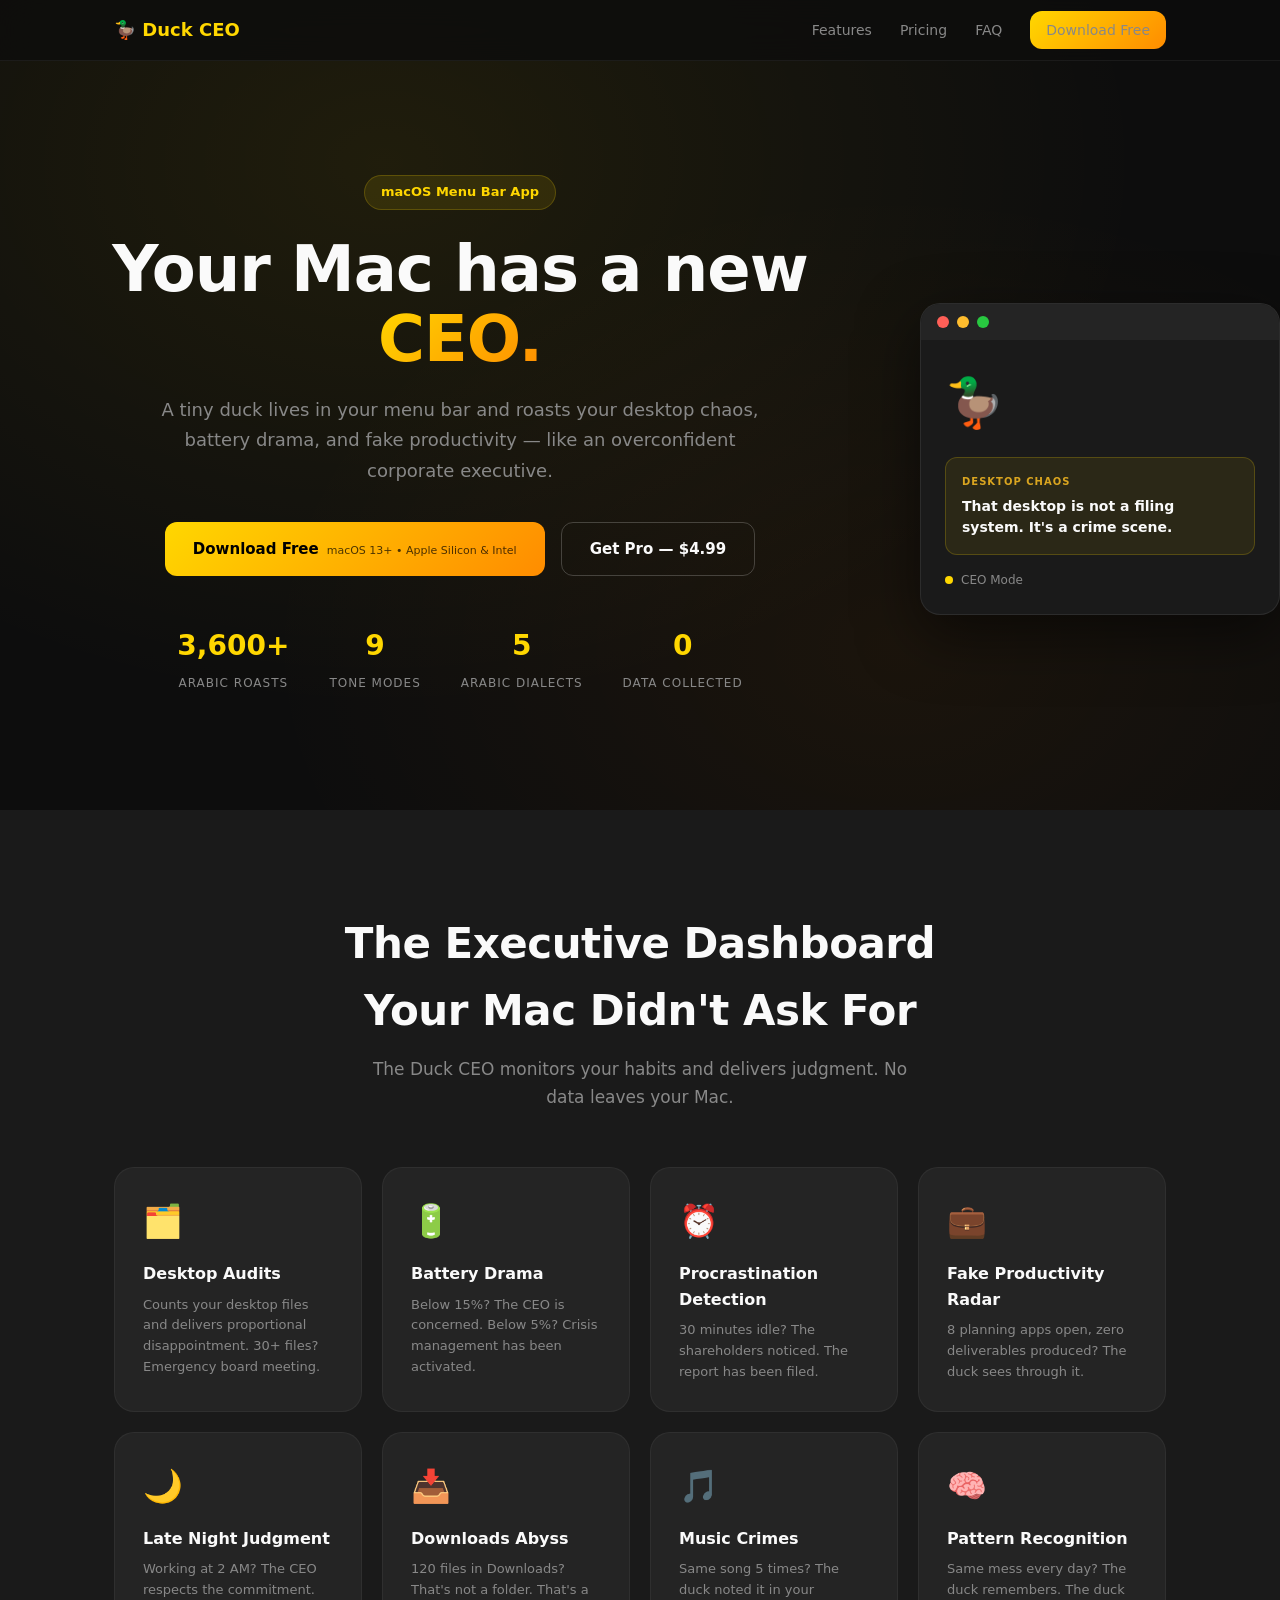
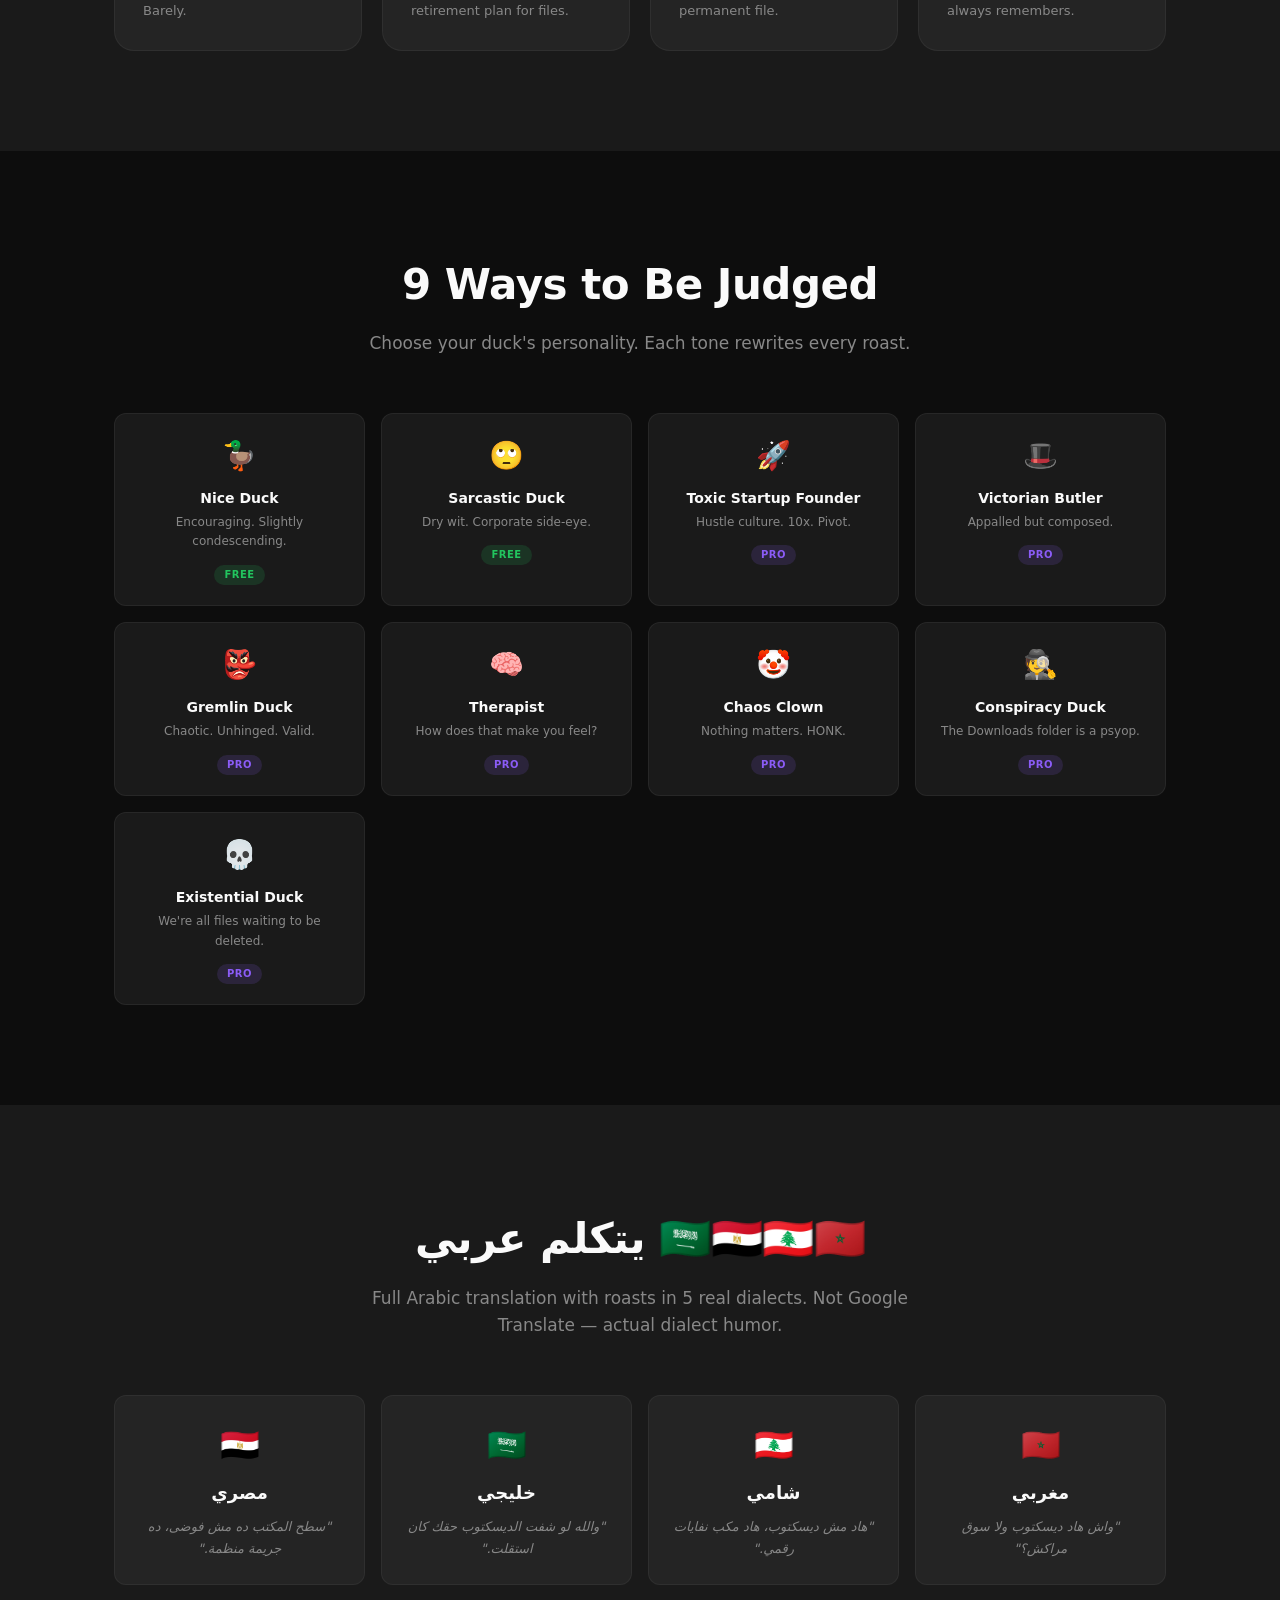
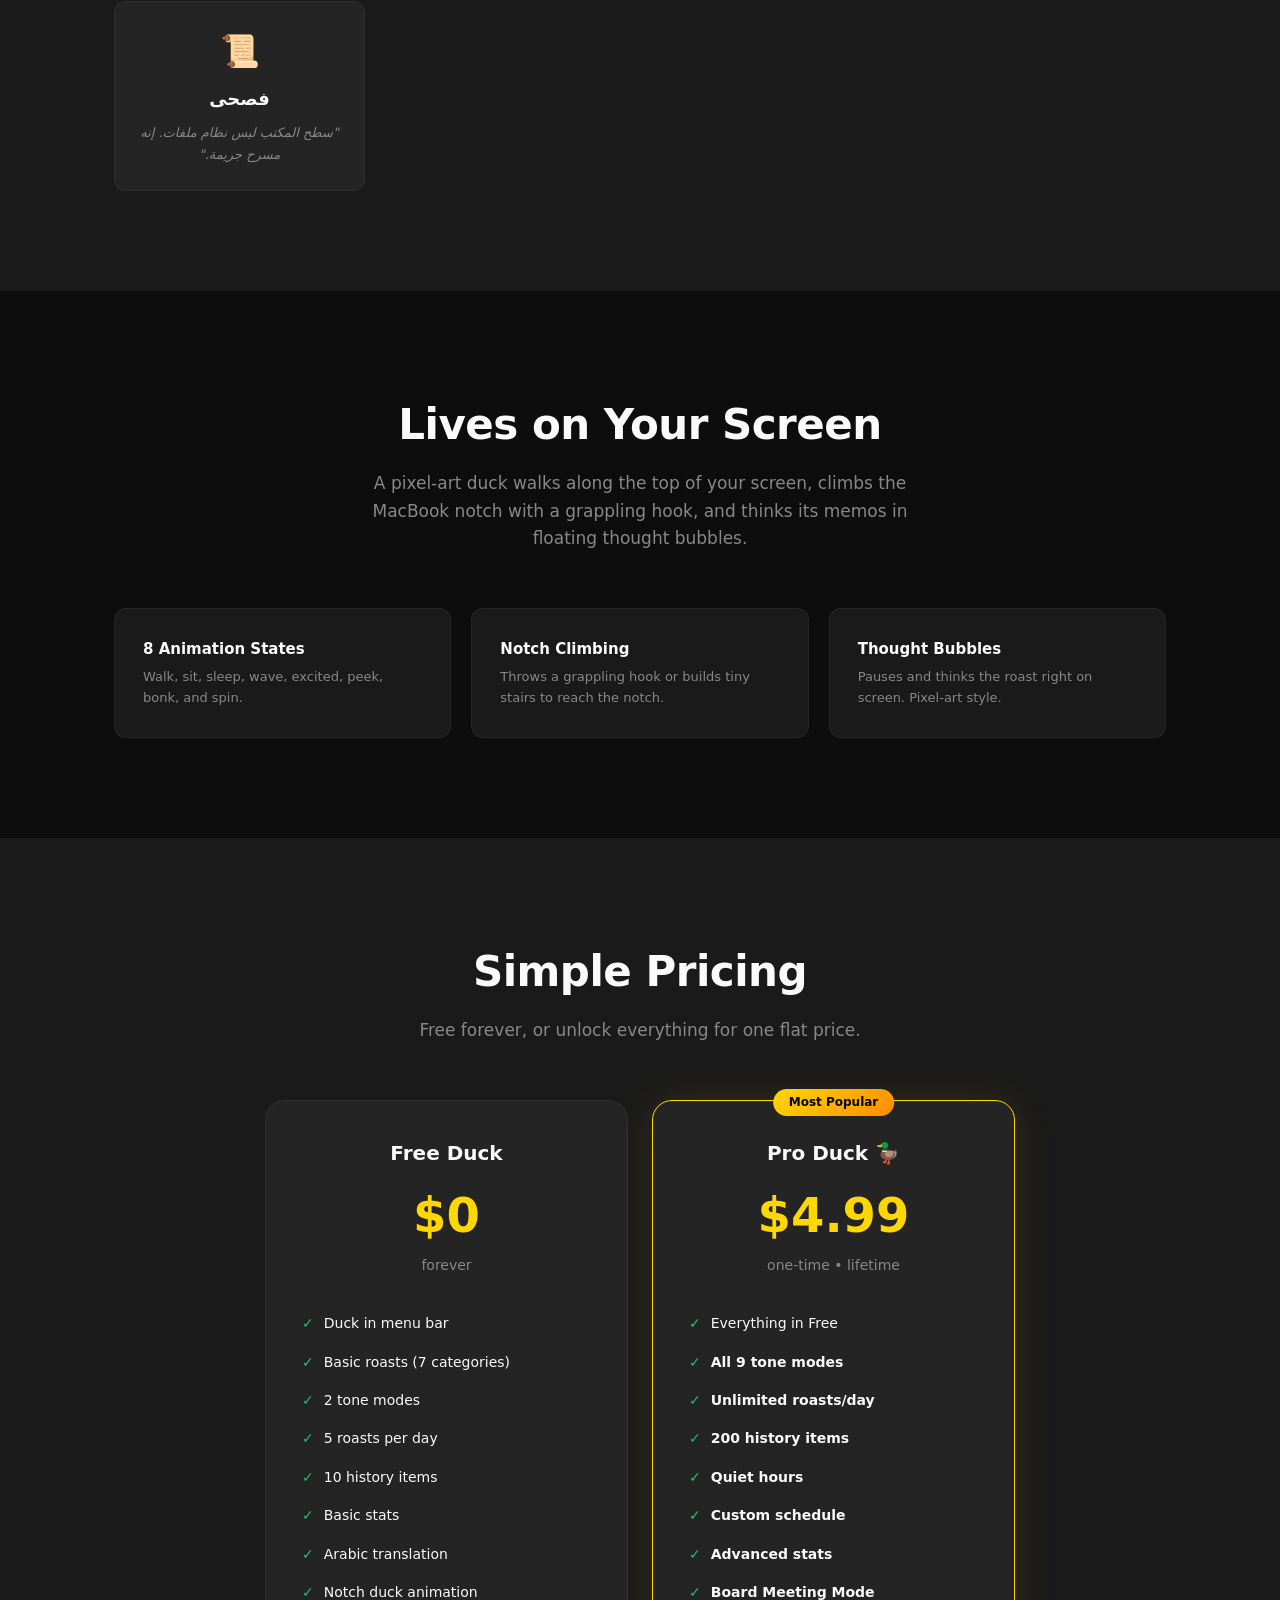
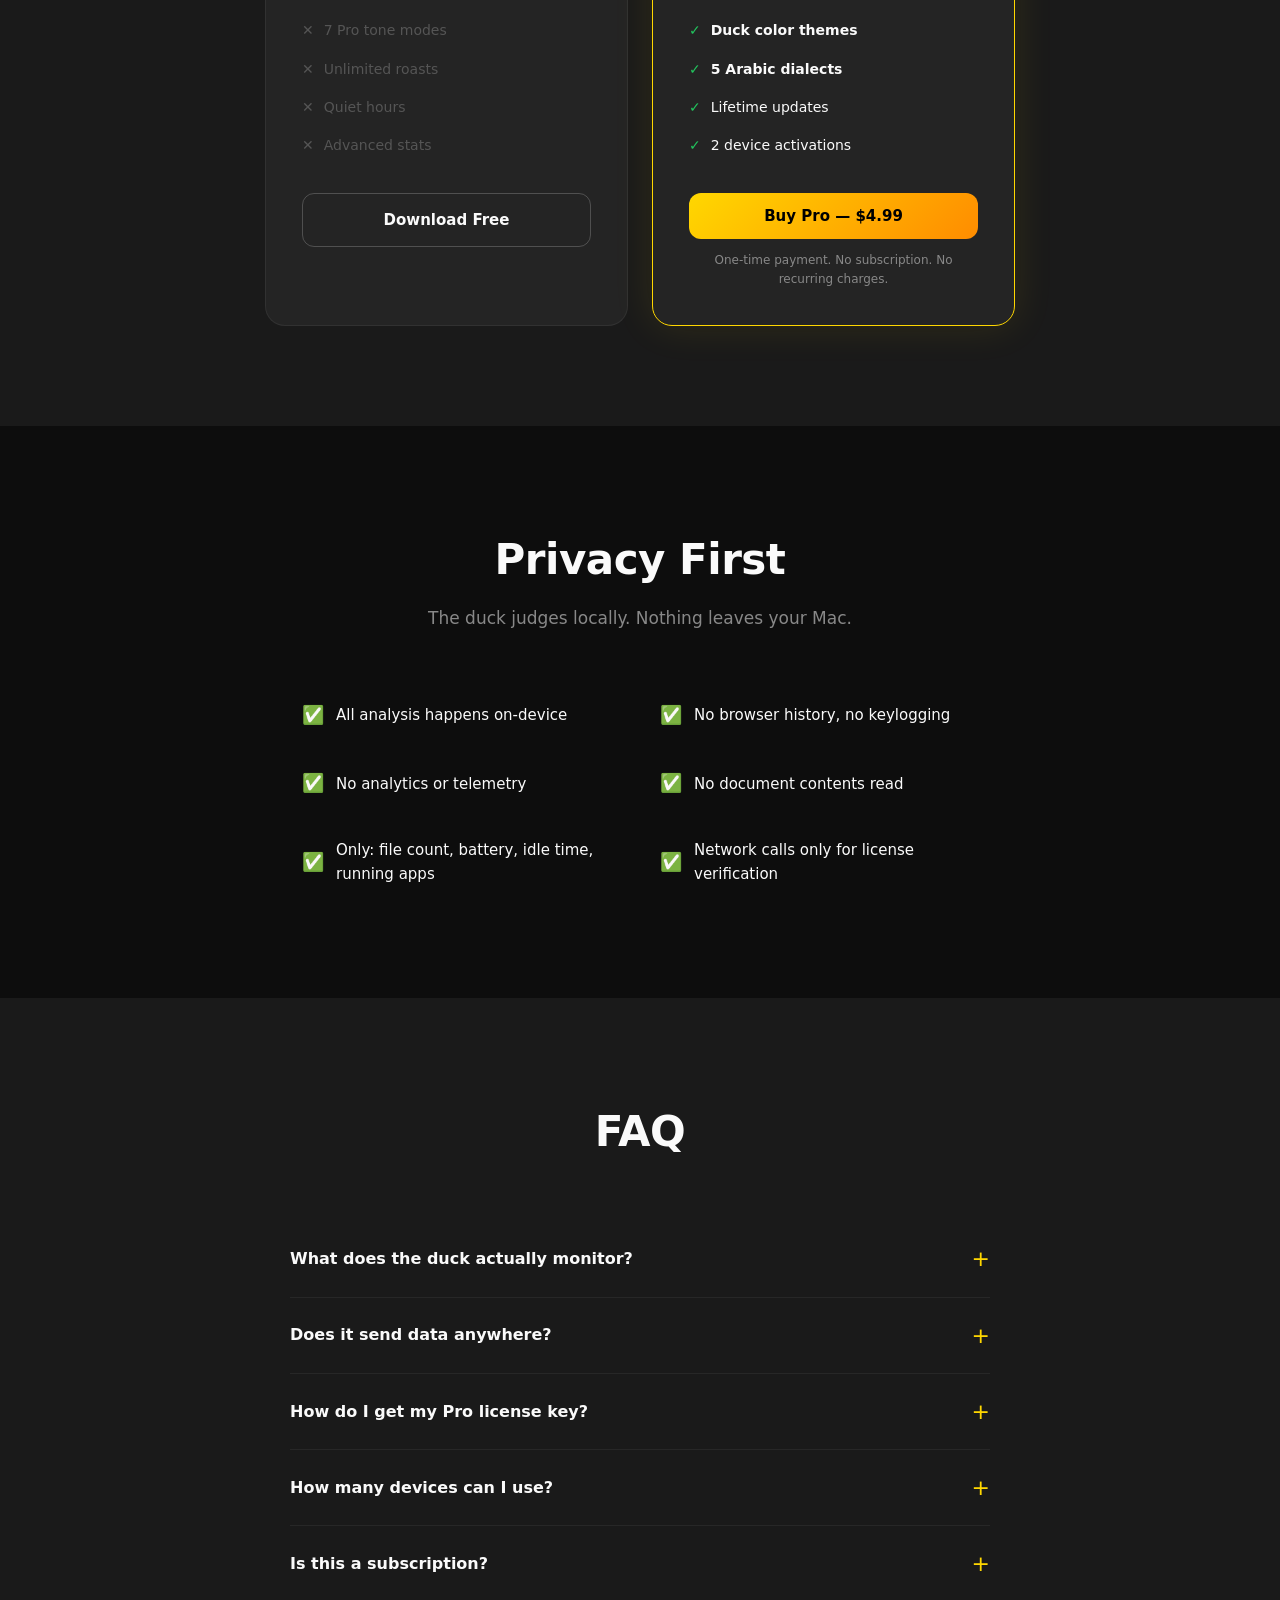
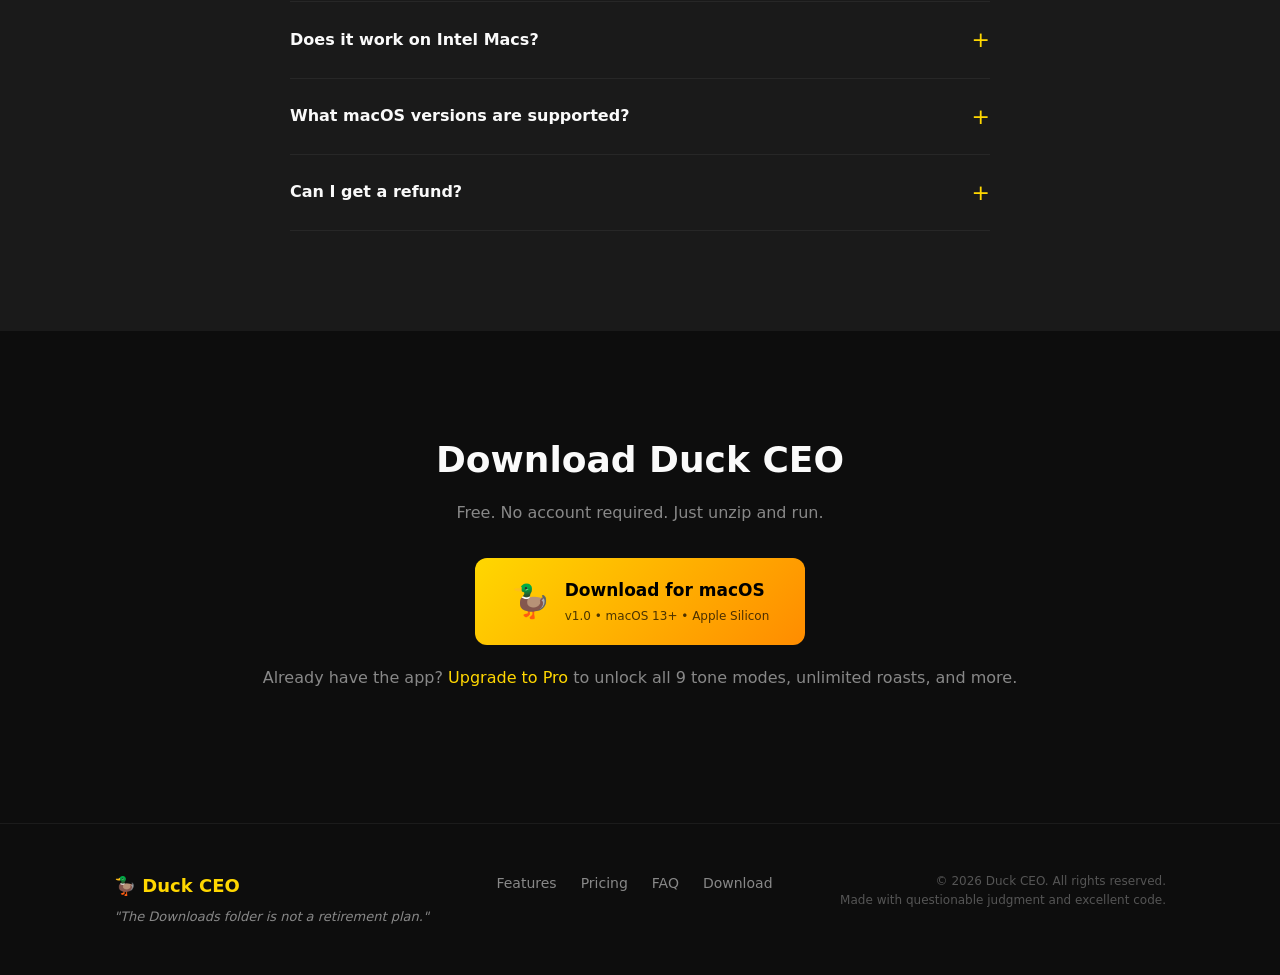
==== index.html @ ec529a62 "Initial commit — Duck CEO website Landing page with: - Hero section with mockup - Features grid (8 c" ====
<!DOCTYPE html>
<html lang="en">
<head>
    <meta charset="UTF-8">
    <meta name="viewport" content="width=device-width, initial-scale=1.0">
    <title>Duck CEO — Your Mac's Most Opinionated Executive</title>
    <meta name="description" content="A tiny duck lives in your macOS menu bar and roasts your habits like an overconfident corporate executive. Free download.">
    <link rel="icon" href="data:image/svg+xml,<svg xmlns='http://www.w3.org/2000/svg' viewBox='0 0 100 100'><text y='.9em' font-size='90'>🦆</text></svg>">
    <link rel="stylesheet" href="style.css">
</head>
<body>
    <!-- NAV -->
    <nav class="nav">
        <div class="nav-inner">
            <a href="#" class="nav-logo">🦆 Duck CEO</a>
            <div class="nav-links">
                <a href="#features">Features</a>
                <a href="#pricing">Pricing</a>
                <a href="#faq">FAQ</a>
                <a href="#download" class="btn btn-sm btn-primary">Download Free</a>
            </div>
            <button class="nav-toggle" aria-label="Menu" onclick="document.querySelector('.nav-links').classList.toggle('open')">
                <span></span><span></span><span></span>
            </button>
        </div>
    </nav>

    <!-- HERO -->
    <section class="hero">
        <div class="hero-bg"></div>
        <div class="container hero-content">
            <div class="hero-badge">macOS Menu Bar App</div>
            <h1>Your Mac has a new <span class="gradient-text">CEO.</span></h1>
            <p class="hero-sub">A tiny duck lives in your menu bar and roasts your desktop chaos, battery drama, and fake productivity — like an overconfident corporate executive.</p>
            <div class="hero-buttons">
                <a href="#download" class="btn btn-lg btn-primary">
                    <span>Download Free</span>
                    <small>macOS 13+ &bull; Apple Silicon & Intel</small>
                </a>
                <a href="#pricing" class="btn btn-lg btn-outline">Get Pro — $4.99</a>
            </div>
            <div class="hero-stats">
                <div class="stat"><strong>3,600+</strong><span>Arabic Roasts</span></div>
                <div class="stat"><strong>9</strong><span>Tone Modes</span></div>
                <div class="stat"><strong>5</strong><span>Arabic Dialects</span></div>
                <div class="stat"><strong>0</strong><span>Data Collected</span></div>
            </div>
        </div>
        <div class="hero-mockup">
            <div class="mockup-window">
                <div class="mockup-bar">
                    <span class="dot red"></span>
                    <span class="dot yellow"></span>
                    <span class="dot green"></span>
                </div>
                <div class="mockup-content">
                    <div class="mock-duck">🦆</div>
                    <div class="mock-bubble">
                        <div class="mock-label">DESKTOP CHAOS</div>
                        <div class="mock-text">That desktop is not a filing system. It's a crime scene.</div>
                    </div>
                    <div class="mock-mood">
                        <span class="mood-dot"></span> CEO Mode
                    </div>
                </div>
            </div>
        </div>
    </section>

    <!-- FEATURES -->
    <section id="features" class="features">
        <div class="container">
            <div class="section-header">
                <h2>The Executive Dashboard <br>Your Mac Didn't Ask For</h2>
                <p>The Duck CEO monitors your habits and delivers judgment. No data leaves your Mac.</p>
            </div>
            <div class="feature-grid">
                <div class="feature-card">
                    <div class="feature-icon">🗂️</div>
                    <h3>Desktop Audits</h3>
                    <p>Counts your desktop files and delivers proportional disappointment. 30+ files? Emergency board meeting.</p>
                </div>
                <div class="feature-card">
                    <div class="feature-icon">🔋</div>
                    <h3>Battery Drama</h3>
                    <p>Below 15%? The CEO is concerned. Below 5%? Crisis management has been activated.</p>
                </div>
                <div class="feature-card">
                    <div class="feature-icon">⏰</div>
                    <h3>Procrastination Detection</h3>
                    <p>30 minutes idle? The shareholders noticed. The report has been filed.</p>
                </div>
                <div class="feature-card">
                    <div class="feature-icon">💼</div>
                    <h3>Fake Productivity Radar</h3>
                    <p>8 planning apps open, zero deliverables produced? The duck sees through it.</p>
                </div>
                <div class="feature-card">
                    <div class="feature-icon">🌙</div>
                    <h3>Late Night Judgment</h3>
                    <p>Working at 2 AM? The CEO respects the commitment. Barely.</p>
                </div>
                <div class="feature-card">
                    <div class="feature-icon">📥</div>
                    <h3>Downloads Abyss</h3>
                    <p>120 files in Downloads? That's not a folder. That's a retirement plan for files.</p>
                </div>
                <div class="feature-card">
                    <div class="feature-icon">🎵</div>
                    <h3>Music Crimes</h3>
                    <p>Same song 5 times? The duck noted it in your permanent file.</p>
                </div>
                <div class="feature-card">
                    <div class="feature-icon">🧠</div>
                    <h3>Pattern Recognition</h3>
                    <p>Same mess every day? The duck remembers. The duck always remembers.</p>
                </div>
            </div>
        </div>
    </section>

    <!-- TONES -->
    <section class="tones">
        <div class="container">
            <div class="section-header">
                <h2>9 Ways to Be Judged</h2>
                <p>Choose your duck's personality. Each tone rewrites every roast.</p>
            </div>
            <div class="tone-grid">
                <div class="tone-card">
                    <span class="tone-emoji">🦆</span>
                    <strong>Nice Duck</strong>
                    <p>Encouraging. Slightly condescending.</p>
                    <span class="tone-tag free">Free</span>
                </div>
                <div class="tone-card">
                    <span class="tone-emoji">🙄</span>
                    <strong>Sarcastic Duck</strong>
                    <p>Dry wit. Corporate side-eye.</p>
                    <span class="tone-tag free">Free</span>
                </div>
                <div class="tone-card">
                    <span class="tone-emoji">🚀</span>
                    <strong>Toxic Startup Founder</strong>
                    <p>Hustle culture. 10x. Pivot.</p>
                    <span class="tone-tag pro">Pro</span>
                </div>
                <div class="tone-card">
                    <span class="tone-emoji">🎩</span>
                    <strong>Victorian Butler</strong>
                    <p>Appalled but composed.</p>
                    <span class="tone-tag pro">Pro</span>
                </div>
                <div class="tone-card">
                    <span class="tone-emoji">👺</span>
                    <strong>Gremlin Duck</strong>
                    <p>Chaotic. Unhinged. Valid.</p>
                    <span class="tone-tag pro">Pro</span>
                </div>
                <div class="tone-card">
                    <span class="tone-emoji">🧠</span>
                    <strong>Therapist</strong>
                    <p>How does that make you feel?</p>
                    <span class="tone-tag pro">Pro</span>
                </div>
                <div class="tone-card">
                    <span class="tone-emoji">🤡</span>
                    <strong>Chaos Clown</strong>
                    <p>Nothing matters. HONK.</p>
                    <span class="tone-tag pro">Pro</span>
                </div>
                <div class="tone-card">
                    <span class="tone-emoji">🕵️</span>
                    <strong>Conspiracy Duck</strong>
                    <p>The Downloads folder is a psyop.</p>
                    <span class="tone-tag pro">Pro</span>
                </div>
                <div class="tone-card">
                    <span class="tone-emoji">💀</span>
                    <strong>Existential Duck</strong>
                    <p>We're all files waiting to be deleted.</p>
                    <span class="tone-tag pro">Pro</span>
                </div>
            </div>
        </div>
    </section>

    <!-- ARABIC -->
    <section class="arabic-section">
        <div class="container">
            <div class="section-header">
                <h2>يتكلم عربي 🇸🇦🇪🇬🇱🇧🇲🇦</h2>
                <p>Full Arabic translation with roasts in 5 real dialects. Not Google Translate — actual dialect humor.</p>
            </div>
            <div class="dialect-grid">
                <div class="dialect-card">
                    <span class="dialect-flag">🇪🇬</span>
                    <strong>مصري</strong>
                    <p>"سطح المكتب ده مش فوضى، ده جريمة منظمة."</p>
                </div>
                <div class="dialect-card">
                    <span class="dialect-flag">🇸🇦</span>
                    <strong>خليجي</strong>
                    <p>"والله لو شفت الديسكتوب حقك كان استقلت."</p>
                </div>
                <div class="dialect-card">
                    <span class="dialect-flag">🇱🇧</span>
                    <strong>شامي</strong>
                    <p>"هاد مش ديسكتوب، هاد مكب نفايات رقمي."</p>
                </div>
                <div class="dialect-card">
                    <span class="dialect-flag">🇲🇦</span>
                    <strong>مغربي</strong>
                    <p>"واش هاد ديسكتوب ولا سوق مراكش؟"</p>
                </div>
                <div class="dialect-card">
                    <span class="dialect-flag">📜</span>
                    <strong>فصحى</strong>
                    <p>"سطح المكتب ليس نظام ملفات. إنه مسرح جريمة."</p>
                </div>
            </div>
        </div>
    </section>

    <!-- NOTCH DUCK -->
    <section class="notch-section">
        <div class="container">
            <div class="section-header">
                <h2>Lives on Your Screen</h2>
                <p>A pixel-art duck walks along the top of your screen, climbs the MacBook notch with a grappling hook, and thinks its memos in floating thought bubbles.</p>
            </div>
            <div class="notch-features">
                <div class="notch-feature">
                    <strong>8 Animation States</strong>
                    <p>Walk, sit, sleep, wave, excited, peek, bonk, and spin.</p>
                </div>
                <div class="notch-feature">
                    <strong>Notch Climbing</strong>
                    <p>Throws a grappling hook or builds tiny stairs to reach the notch.</p>
                </div>
                <div class="notch-feature">
                    <strong>Thought Bubbles</strong>
                    <p>Pauses and thinks the roast right on screen. Pixel-art style.</p>
                </div>
            </div>
        </div>
    </section>

    <!-- PRICING -->
    <section id="pricing" class="pricing">
        <div class="container">
            <div class="section-header">
                <h2>Simple Pricing</h2>
                <p>Free forever, or unlock everything for one flat price.</p>
            </div>
            <div class="pricing-grid">
                <div class="price-card">
                    <div class="price-header">
                        <h3>Free Duck</h3>
                        <div class="price">$0</div>
                        <div class="price-period">forever</div>
                    </div>
                    <ul class="price-features">
                        <li class="included">Duck in menu bar</li>
                        <li class="included">Basic roasts (7 categories)</li>
                        <li class="included">2 tone modes</li>
                        <li class="included">5 roasts per day</li>
                        <li class="included">10 history items</li>
                        <li class="included">Basic stats</li>
                        <li class="included">Arabic translation</li>
                        <li class="included">Notch duck animation</li>
                        <li class="excluded">7 Pro tone modes</li>
                        <li class="excluded">Unlimited roasts</li>
                        <li class="excluded">Quiet hours</li>
                        <li class="excluded">Advanced stats</li>
                    </ul>
                    <a href="#download" class="btn btn-lg btn-outline full-width">Download Free</a>
                </div>
                <div class="price-card featured">
                    <div class="price-badge">Most Popular</div>
                    <div class="price-header">
                        <h3>Pro Duck 🦆</h3>
                        <div class="price">$4.99</div>
                        <div class="price-period">one-time &bull; lifetime</div>
                    </div>
                    <ul class="price-features">
                        <li class="included">Everything in Free</li>
                        <li class="included"><strong>All 9 tone modes</strong></li>
                        <li class="included"><strong>Unlimited roasts/day</strong></li>
                        <li class="included"><strong>200 history items</strong></li>
                        <li class="included"><strong>Quiet hours</strong></li>
                        <li class="included"><strong>Custom schedule</strong></li>
                        <li class="included"><strong>Advanced stats</strong></li>
                        <li class="included"><strong>Board Meeting Mode</strong></li>
                        <li class="included"><strong>Duck color themes</strong></li>
                        <li class="included"><strong>5 Arabic dialects</strong></li>
                        <li class="included">Lifetime updates</li>
                        <li class="included">2 device activations</li>
                    </ul>
                    <button id="buy-pro-btn" class="btn btn-lg btn-primary full-width" onclick="buyPro()">
                        Buy Pro — $4.99
                    </button>
                    <p class="price-note">One-time payment. No subscription. No recurring charges.</p>
                </div>
            </div>
        </div>
    </section>

    <!-- PRIVACY -->
    <section class="privacy-section">
        <div class="container">
            <div class="section-header">
                <h2>Privacy First</h2>
                <p>The duck judges locally. Nothing leaves your Mac.</p>
            </div>
            <div class="privacy-grid">
                <div class="privacy-item">
                    <span>✅</span>
                    <p>All analysis happens on-device</p>
                </div>
                <div class="privacy-item">
                    <span>✅</span>
                    <p>No browser history, no keylogging</p>
                </div>
                <div class="privacy-item">
                    <span>✅</span>
                    <p>No analytics or telemetry</p>
                </div>
                <div class="privacy-item">
                    <span>✅</span>
                    <p>No document contents read</p>
                </div>
                <div class="privacy-item">
                    <span>✅</span>
                    <p>Only: file count, battery, idle time, running apps</p>
                </div>
                <div class="privacy-item">
                    <span>✅</span>
                    <p>Network calls only for license verification</p>
                </div>
            </div>
        </div>
    </section>

    <!-- FAQ -->
    <section id="faq" class="faq">
        <div class="container">
            <div class="section-header">
                <h2>FAQ</h2>
            </div>
            <div class="faq-list">
                <details class="faq-item">
                    <summary>What does the duck actually monitor?</summary>
                    <p>Desktop file count and names, Downloads count, battery level, idle time, running apps, and time of day. It reads file <em>names</em> only — never file contents, browser history, or anything typed.</p>
                </details>
                <details class="faq-item">
                    <summary>Does it send data anywhere?</summary>
                    <p>No. All analysis is 100% local. The only network call is license key verification against our server. No analytics, no telemetry, no tracking.</p>
                </details>
                <details class="faq-item">
                    <summary>How do I get my Pro license key?</summary>
                    <p>After purchasing, you'll receive an email with your license key (format: DUCK-XXXX-XXXX-XXXX). Enter it in the app under Settings > LICENSE.</p>
                </details>
                <details class="faq-item">
                    <summary>How many devices can I use?</summary>
                    <p>Each Pro license works on 2 Macs. You can deactivate a device anytime from Settings to free a seat.</p>
                </details>
                <details class="faq-item">
                    <summary>Is this a subscription?</summary>
                    <p>No. $4.99 once, Pro forever. Includes all future updates.</p>
                </details>
                <details class="faq-item">
                    <summary>Does it work on Intel Macs?</summary>
                    <p>The current build is Apple Silicon (arm64). Intel support is planned.</p>
                </details>
                <details class="faq-item">
                    <summary>What macOS versions are supported?</summary>
                    <p>macOS 13 (Ventura) and above.</p>
                </details>
                <details class="faq-item">
                    <summary>Can I get a refund?</summary>
                    <p>Yes — email us within 14 days of purchase for a full refund, no questions asked.</p>
                </details>
            </div>
        </div>
    </section>

    <!-- DOWNLOAD -->
    <section id="download" class="download">
        <div class="container">
            <h2>Download Duck CEO</h2>
            <p>Free. No account required. Just unzip and run.</p>
            <a href="https://asdeammiiwokuwlxqkmc.supabase.co/storage/v1/object/public/app-updates/MenubarDuckCEO-1.0.zip" class="btn btn-xl btn-primary download-btn">
                <span class="download-icon">🦆</span>
                <span>
                    <strong>Download for macOS</strong>
                    <small>v1.0 &bull; macOS 13+ &bull; Apple Silicon</small>
                </span>
            </a>
            <p class="download-note">Already have the app? <a href="#pricing" class="link">Upgrade to Pro</a> to unlock all 9 tone modes, unlimited roasts, and more.</p>
        </div>
    </section>

    <!-- FOOTER -->
    <footer class="footer">
        <div class="container footer-inner">
            <div class="footer-brand">
                <span>🦆 Duck CEO</span>
                <p>"The Downloads folder is not a retirement plan."</p>
            </div>
            <div class="footer-links">
                <a href="#features">Features</a>
                <a href="#pricing">Pricing</a>
                <a href="#faq">FAQ</a>
                <a href="#download">Download</a>
            </div>
            <div class="footer-copy">
                <p>&copy; 2026 Duck CEO. All rights reserved.</p>
                <p>Made with questionable judgment and excellent code.</p>
            </div>
        </div>
    </footer>

    <script src="script.js"></script>
</body>
</html>
---- style.css ----
/* ============================================================
   Duck CEO Website — Styles
   ============================================================ */

:root {
    --yellow:    #FFD700;
    --orange:    #FF8C00;
    --gold:      #DAA520;
    --dark:      #0D0D0D;
    --dark2:     #1A1A1A;
    --dark3:     #242424;
    --white:     #FAFAFA;
    --gray:      #888;
    --light-bg:  #F5F3EE;
    --purple:    #8B5CF6;
    --red:       #EF4444;
    --green:     #22C55E;
    --radius:    12px;
    --radius-lg: 20px;
}

* { margin: 0; padding: 0; box-sizing: border-box; }

html { scroll-behavior: smooth; }

body {
    font-family: -apple-system, BlinkMacSystemFont, 'SF Pro Display', 'Segoe UI', system-ui, sans-serif;
    background: var(--dark);
    color: var(--white);
    line-height: 1.6;
    -webkit-font-smoothing: antialiased;
}

.container {
    max-width: 1100px;
    margin: 0 auto;
    padding: 0 24px;
}

/* ---- NAV ---- */

.nav {
    position: fixed;
    top: 0;
    left: 0;
    right: 0;
    z-index: 100;
    background: rgba(13, 13, 13, 0.85);
    backdrop-filter: blur(20px);
    -webkit-backdrop-filter: blur(20px);
    border-bottom: 1px solid rgba(255,255,255,0.06);
}

.nav-inner {
    max-width: 1100px;
    margin: 0 auto;
    padding: 0 24px;
    height: 60px;
    display: flex;
    align-items: center;
    justify-content: space-between;
}

.nav-logo {
    font-size: 18px;
    font-weight: 800;
    color: var(--yellow);
    text-decoration: none;
}

.nav-links {
    display: flex;
    align-items: center;
    gap: 28px;
}

.nav-links a {
    color: var(--gray);
    text-decoration: none;
    font-size: 14px;
    font-weight: 500;
    transition: color 0.2s;
}

.nav-links a:hover { color: var(--white); }

.nav-toggle {
    display: none;
    flex-direction: column;
    gap: 5px;
    background: none;
    border: none;
    cursor: pointer;
}

.nav-toggle span {
    width: 22px;
    height: 2px;
    background: var(--white);
    border-radius: 2px;
}

/* ---- BUTTONS ---- */

.btn {
    display: inline-flex;
    align-items: center;
    justify-content: center;
    gap: 8px;
    font-weight: 600;
    text-decoration: none;
    border-radius: var(--radius);
    border: none;
    cursor: pointer;
    transition: all 0.2s;
    font-family: inherit;
}

.btn-sm { padding: 8px 16px; font-size: 13px; }
.btn-lg { padding: 14px 28px; font-size: 15px; }
.btn-xl { padding: 18px 36px; font-size: 17px; }

.btn-primary {
    background: linear-gradient(135deg, var(--yellow), var(--orange));
    color: #000;
}

.btn-primary:hover {
    transform: translateY(-2px);
    box-shadow: 0 8px 30px rgba(255, 215, 0, 0.3);
}

.btn-outline {
    background: transparent;
    color: var(--white);
    border: 1.5px solid rgba(255,255,255,0.2);
}

.btn-outline:hover {
    border-color: var(--yellow);
    color: var(--yellow);
}

.full-width { width: 100%; }

.btn small {
    display: block;
    font-size: 11px;
    font-weight: 400;
    opacity: 0.7;
    margin-top: 2px;
}

/* ---- HERO ---- */

.hero {
    position: relative;
    padding: 140px 0 80px;
    overflow: hidden;
    min-height: 90vh;
    display: flex;
    align-items: center;
}

.hero-bg {
    position: absolute;
    inset: 0;
    background: radial-gradient(ellipse at 30% 20%, rgba(255,215,0,0.08) 0%, transparent 60%),
                radial-gradient(ellipse at 70% 80%, rgba(255,140,0,0.06) 0%, transparent 50%);
}

.hero-content {
    position: relative;
    text-align: center;
    z-index: 2;
}

.hero-badge {
    display: inline-block;
    padding: 6px 16px;
    background: rgba(255,215,0,0.1);
    border: 1px solid rgba(255,215,0,0.2);
    border-radius: 100px;
    font-size: 13px;
    font-weight: 600;
    color: var(--yellow);
    margin-bottom: 24px;
}

.hero h1 {
    font-size: clamp(36px, 6vw, 64px);
    font-weight: 800;
    line-height: 1.1;
    margin-bottom: 20px;
    letter-spacing: -1px;
}

.gradient-text {
    background: linear-gradient(135deg, var(--yellow), var(--orange));
    -webkit-background-clip: text;
    -webkit-text-fill-color: transparent;
    background-clip: text;
}

.hero-sub {
    font-size: 18px;
    color: var(--gray);
    max-width: 600px;
    margin: 0 auto 36px;
    line-height: 1.7;
}

.hero-buttons {
    display: flex;
    gap: 16px;
    justify-content: center;
    flex-wrap: wrap;
    margin-bottom: 48px;
}

.hero-stats {
    display: flex;
    justify-content: center;
    gap: 40px;
    flex-wrap: wrap;
}

.stat {
    text-align: center;
}

.stat strong {
    display: block;
    font-size: 28px;
    font-weight: 800;
    color: var(--yellow);
}

.stat span {
    font-size: 12px;
    color: var(--gray);
    text-transform: uppercase;
    letter-spacing: 1px;
}

/* Mockup */
.hero-mockup {
    display: flex;
    justify-content: center;
    margin-top: 48px;
    position: relative;
    z-index: 2;
}

.mockup-window {
    background: var(--dark2);
    border-radius: var(--radius-lg);
    border: 1px solid rgba(255,255,255,0.08);
    width: 360px;
    overflow: hidden;
    box-shadow: 0 20px 60px rgba(0,0,0,0.5);
}

.mockup-bar {
    padding: 12px 16px;
    display: flex;
    gap: 8px;
    background: var(--dark3);
}

.dot { width: 12px; height: 12px; border-radius: 50%; }
.dot.red { background: #FF5F57; }
.dot.yellow { background: #FFBD2E; }
.dot.green { background: #28C840; }

.mockup-content {
    padding: 24px;
}

.mock-duck {
    font-size: 48px;
    margin-bottom: 16px;
}

.mock-bubble {
    background: rgba(255,215,0,0.08);
    border: 1px solid rgba(255,215,0,0.2);
    border-radius: var(--radius);
    padding: 16px;
    margin-bottom: 16px;
}

.mock-label {
    font-size: 10px;
    font-weight: 800;
    color: var(--gold);
    letter-spacing: 1px;
    margin-bottom: 6px;
}

.mock-text {
    font-size: 14px;
    font-weight: 600;
    line-height: 1.5;
}

.mock-mood {
    display: flex;
    align-items: center;
    gap: 8px;
    font-size: 12px;
    color: var(--gray);
}

.mood-dot {
    width: 8px;
    height: 8px;
    border-radius: 50%;
    background: var(--yellow);
}

/* ---- SECTIONS COMMON ---- */

section { padding: 100px 0; }

.section-header {
    text-align: center;
    margin-bottom: 56px;
}

.section-header h2 {
    font-size: clamp(28px, 4vw, 42px);
    font-weight: 800;
    margin-bottom: 12px;
    letter-spacing: -0.5px;
}

.section-header p {
    font-size: 17px;
    color: var(--gray);
    max-width: 560px;
    margin: 0 auto;
}

/* ---- FEATURES ---- */

.features { background: var(--dark2); }

.feature-grid {
    display: grid;
    grid-template-columns: repeat(auto-fit, minmax(240px, 1fr));
    gap: 20px;
}

.feature-card {
    background: var(--dark3);
    border-radius: var(--radius-lg);
    padding: 28px;
    border: 1px solid rgba(255,255,255,0.05);
    transition: transform 0.2s, border-color 0.2s;
}

.feature-card:hover {
    transform: translateY(-4px);
    border-color: rgba(255,215,0,0.2);
}

.feature-icon {
    font-size: 32px;
    margin-bottom: 14px;
}

.feature-card h3 {
    font-size: 16px;
    font-weight: 700;
    margin-bottom: 8px;
}

.feature-card p {
    font-size: 13px;
    color: var(--gray);
    line-height: 1.6;
}

/* ---- TONES ---- */

.tone-grid {
    display: grid;
    grid-template-columns: repeat(auto-fit, minmax(200px, 1fr));
    gap: 16px;
}

.tone-card {
    background: var(--dark2);
    border-radius: var(--radius);
    padding: 20px;
    border: 1px solid rgba(255,255,255,0.06);
    text-align: center;
    transition: transform 0.2s;
}

.tone-card:hover { transform: translateY(-3px); }

.tone-emoji { font-size: 28px; display: block; margin-bottom: 8px; }

.tone-card strong { display: block; font-size: 14px; margin-bottom: 4px; }

.tone-card p { font-size: 12px; color: var(--gray); margin-bottom: 8px; }

.tone-tag {
    display: inline-block;
    padding: 2px 10px;
    border-radius: 100px;
    font-size: 10px;
    font-weight: 700;
    text-transform: uppercase;
    letter-spacing: 0.5px;
}

.tone-tag.free { background: rgba(34,197,94,0.15); color: var(--green); }
.tone-tag.pro  { background: rgba(139,92,246,0.15); color: var(--purple); }

/* ---- ARABIC ---- */

.arabic-section { background: var(--dark2); }

.dialect-grid {
    display: grid;
    grid-template-columns: repeat(auto-fit, minmax(200px, 1fr));
    gap: 16px;
}

.dialect-card {
    background: var(--dark3);
    border-radius: var(--radius);
    padding: 24px;
    text-align: center;
    border: 1px solid rgba(255,255,255,0.05);
}

.dialect-flag { font-size: 32px; display: block; margin-bottom: 8px; }

.dialect-card strong {
    display: block;
    font-size: 18px;
    margin-bottom: 8px;
}

.dialect-card p {
    font-size: 13px;
    color: var(--gray);
    direction: rtl;
    font-style: italic;
    line-height: 1.7;
}

/* ---- NOTCH ---- */

.notch-features {
    display: grid;
    grid-template-columns: repeat(auto-fit, minmax(260px, 1fr));
    gap: 20px;
}

.notch-feature {
    background: var(--dark2);
    padding: 28px;
    border-radius: var(--radius);
    border: 1px solid rgba(255,255,255,0.06);
}

.notch-feature strong { display: block; font-size: 15px; margin-bottom: 6px; }
.notch-feature p { font-size: 13px; color: var(--gray); }

/* ---- PRICING ---- */

.pricing { background: var(--dark2); }

.pricing-grid {
    display: grid;
    grid-template-columns: repeat(auto-fit, minmax(320px, 1fr));
    gap: 24px;
    max-width: 750px;
    margin: 0 auto;
}

.price-card {
    background: var(--dark3);
    border-radius: var(--radius-lg);
    padding: 36px;
    border: 1px solid rgba(255,255,255,0.06);
    position: relative;
}

.price-card.featured {
    border-color: var(--yellow);
    box-shadow: 0 0 40px rgba(255,215,0,0.1);
}

.price-badge {
    position: absolute;
    top: -12px;
    left: 50%;
    transform: translateX(-50%);
    background: linear-gradient(135deg, var(--yellow), var(--orange));
    color: #000;
    padding: 4px 16px;
    border-radius: 100px;
    font-size: 12px;
    font-weight: 700;
}

.price-header {
    text-align: center;
    margin-bottom: 28px;
}

.price-header h3 { font-size: 20px; font-weight: 700; margin-bottom: 8px; }

.price {
    font-size: 48px;
    font-weight: 800;
    color: var(--yellow);
}

.price-period {
    font-size: 14px;
    color: var(--gray);
}

.price-features {
    list-style: none;
    margin-bottom: 28px;
}

.price-features li {
    padding: 8px 0;
    font-size: 14px;
    display: flex;
    align-items: center;
    gap: 10px;
}

.price-features li::before { font-size: 14px; }

.price-features li.included::before { content: "✓"; color: var(--green); font-weight: 700; }
.price-features li.excluded::before { content: "✕"; color: #555; }
.price-features li.excluded { color: #555; }

.price-note {
    text-align: center;
    font-size: 12px;
    color: var(--gray);
    margin-top: 12px;
}

/* ---- PRIVACY ---- */

.privacy-grid {
    display: grid;
    grid-template-columns: repeat(auto-fit, minmax(280px, 1fr));
    gap: 16px;
    max-width: 700px;
    margin: 0 auto;
}

.privacy-item {
    display: flex;
    align-items: center;
    gap: 12px;
    font-size: 15px;
    padding: 12px;
}

.privacy-item span { font-size: 18px; }

/* ---- FAQ ---- */

.faq { background: var(--dark2); }

.faq-list {
    max-width: 700px;
    margin: 0 auto;
}

.faq-item {
    border-bottom: 1px solid rgba(255,255,255,0.06);
}

.faq-item summary {
    padding: 20px 0;
    font-size: 16px;
    font-weight: 600;
    cursor: pointer;
    list-style: none;
    display: flex;
    justify-content: space-between;
    align-items: center;
}

.faq-item summary::after {
    content: "+";
    font-size: 22px;
    color: var(--yellow);
    font-weight: 300;
    transition: transform 0.2s;
}

.faq-item[open] summary::after {
    content: "−";
}

.faq-item p {
    padding-bottom: 20px;
    font-size: 14px;
    color: var(--gray);
    line-height: 1.7;
}

/* ---- DOWNLOAD ---- */

.download {
    text-align: center;
    padding: 100px 0;
}

.download h2 {
    font-size: 36px;
    font-weight: 800;
    margin-bottom: 12px;
}

.download > .container > p {
    color: var(--gray);
    margin-bottom: 32px;
    font-size: 16px;
}

.download-btn {
    text-decoration: none;
    display: inline-flex;
    align-items: center;
    gap: 14px;
    text-align: left;
}

.download-icon { font-size: 32px; }

.download-btn strong { display: block; font-size: 17px; }
.download-btn small { display: block; font-size: 12px; opacity: 0.7; margin-top: 2px; }

.download-note {
    margin-top: 20px;
    font-size: 14px;
    color: var(--gray);
}

.link { color: var(--yellow); text-decoration: none; }
.link:hover { text-decoration: underline; }

/* ---- FOOTER ---- */

.footer {
    border-top: 1px solid rgba(255,255,255,0.06);
    padding: 48px 0;
}

.footer-inner {
    display: flex;
    justify-content: space-between;
    align-items: start;
    flex-wrap: wrap;
    gap: 32px;
}

.footer-brand span {
    font-size: 18px;
    font-weight: 800;
    color: var(--yellow);
}

.footer-brand p {
    font-size: 13px;
    color: var(--gray);
    font-style: italic;
    margin-top: 6px;
}

.footer-links {
    display: flex;
    gap: 24px;
}

.footer-links a {
    color: var(--gray);
    text-decoration: none;
    font-size: 14px;
}

.footer-links a:hover { color: var(--white); }

.footer-copy p {
    font-size: 12px;
    color: #555;
    text-align: right;
}

/* ---- LOADING OVERLAY (for Stripe) ---- */

.loading-overlay {
    display: none;
    position: fixed;
    inset: 0;
    background: rgba(0,0,0,0.8);
    z-index: 1000;
    justify-content: center;
    align-items: center;
    flex-direction: column;
    gap: 16px;
}

.loading-overlay.active { display: flex; }

.loading-spinner {
    width: 40px;
    height: 40px;
    border: 3px solid rgba(255,215,0,0.2);
    border-top-color: var(--yellow);
    border-radius: 50%;
    animation: spin 0.8s linear infinite;
}

@keyframes spin { to { transform: rotate(360deg); } }

.loading-text { color: var(--gray); font-size: 14px; }

/* ---- RESPONSIVE ---- */

@media (max-width: 768px) {
    .nav-links { display: none; flex-direction: column; position: absolute; top: 60px; left: 0; right: 0; background: var(--dark); padding: 20px; gap: 16px; border-bottom: 1px solid rgba(255,255,255,0.06); }
    .nav-links.open { display: flex; }
    .nav-toggle { display: flex; }
    .hero { padding: 120px 0 60px; min-height: auto; }
    .hero h1 { font-size: 32px; }
    .hero-stats { gap: 20px; }
    .stat strong { font-size: 22px; }
    section { padding: 60px 0; }
    .pricing-grid { grid-template-columns: 1fr; }
    .footer-inner { flex-direction: column; text-align: center; }
    .footer-links { justify-content: center; }
    .footer-copy p { text-align: center; }
}
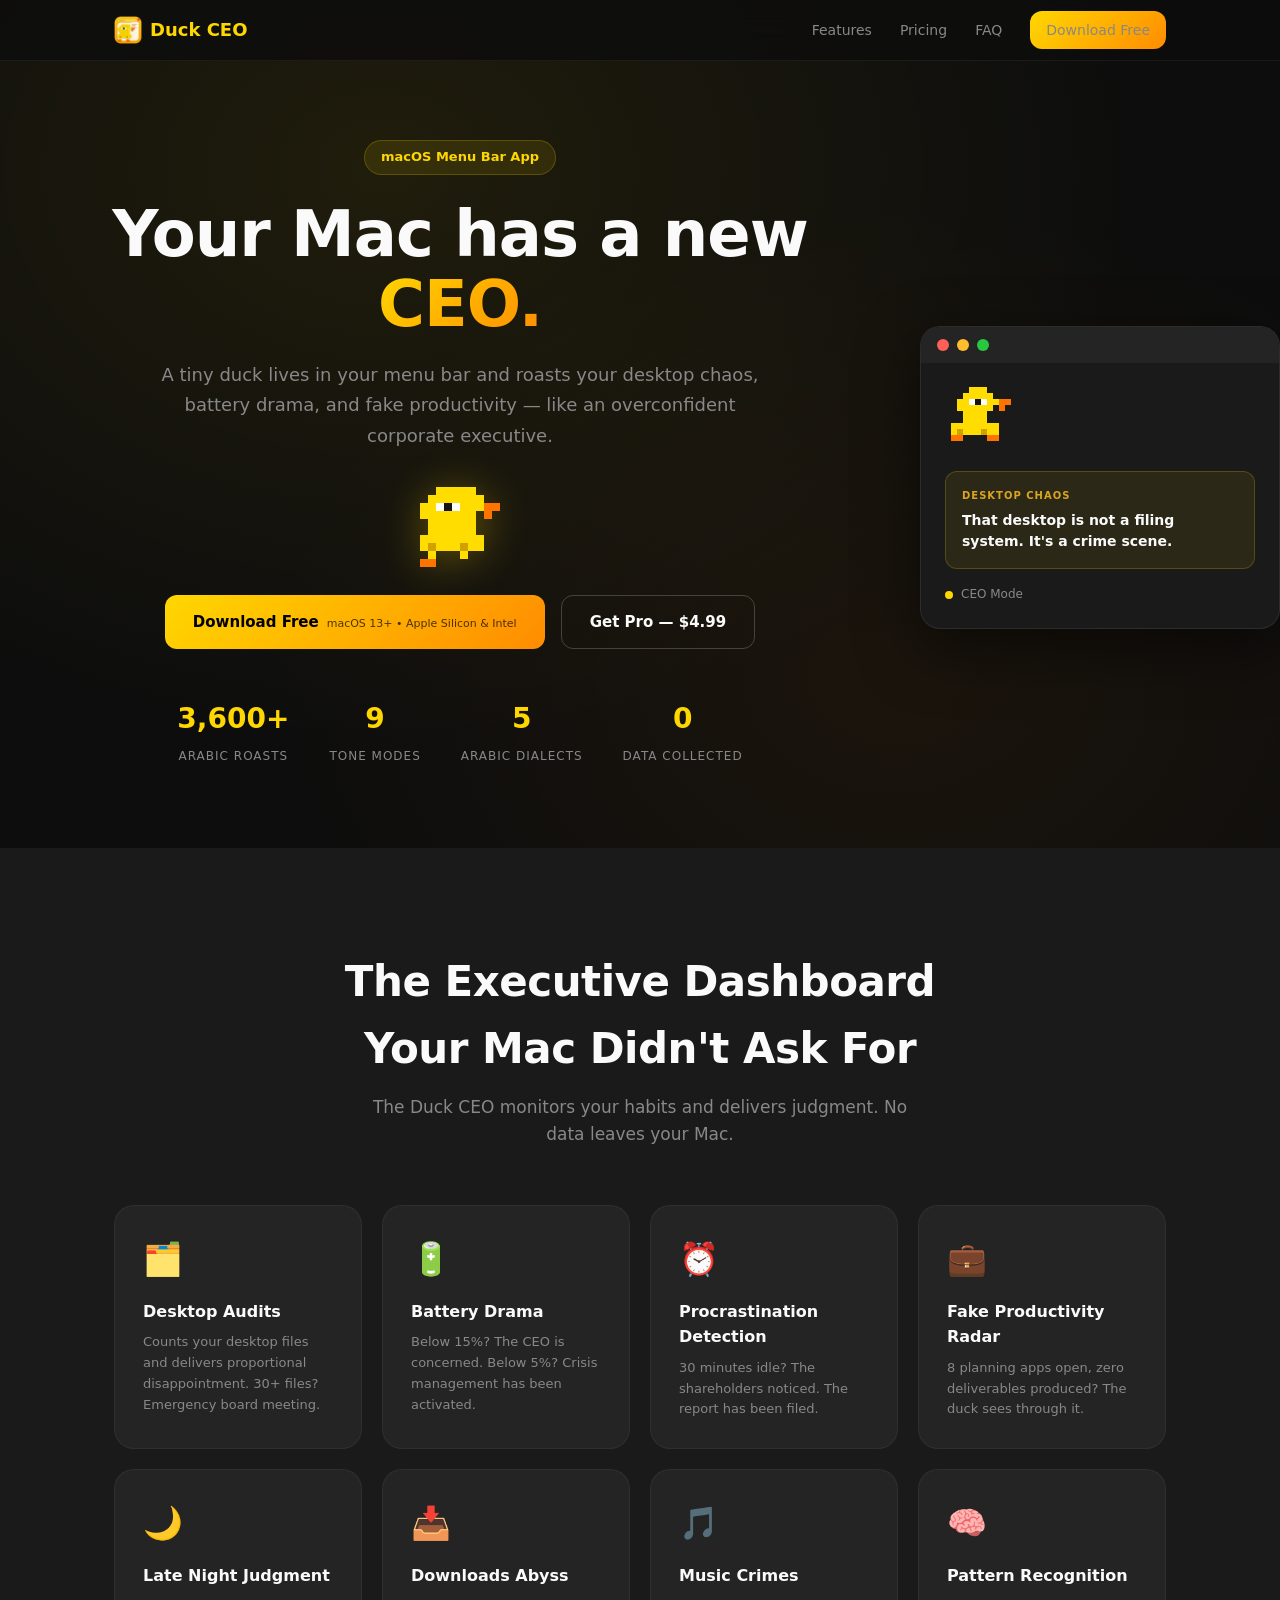
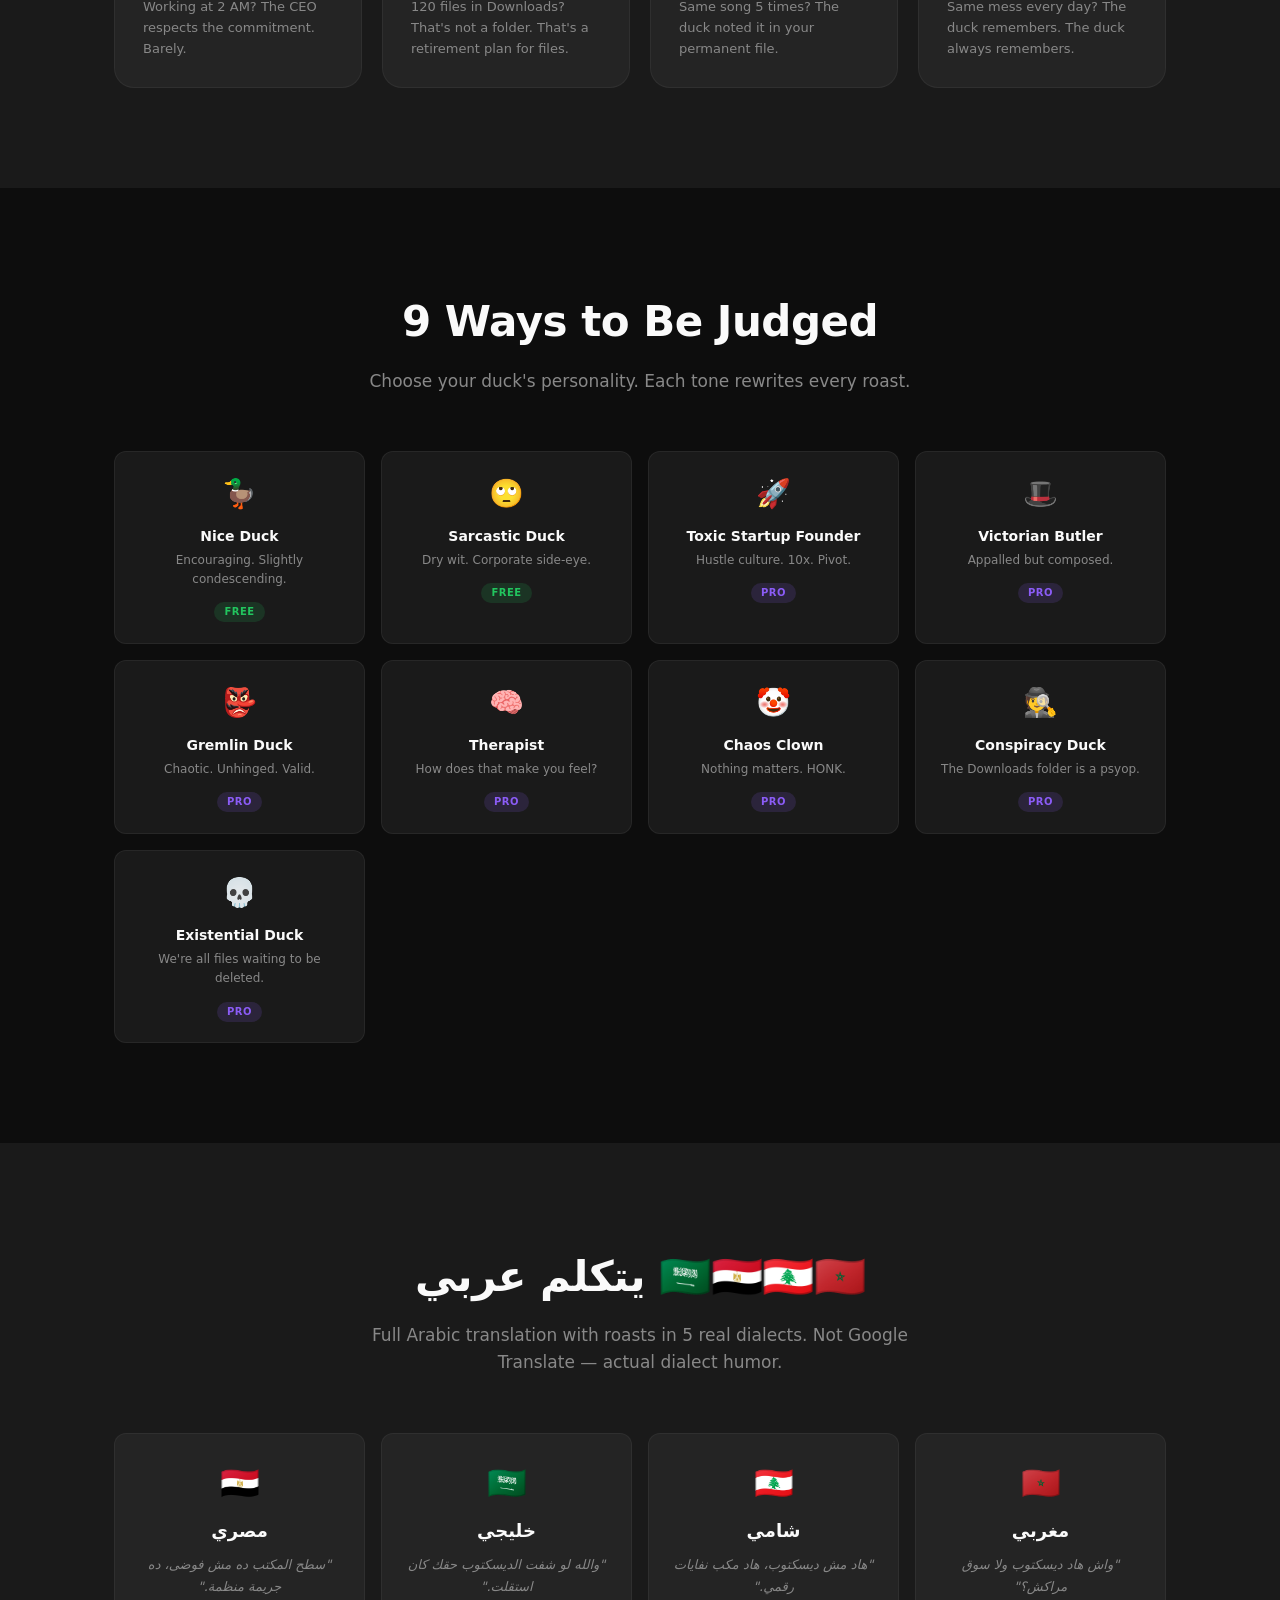
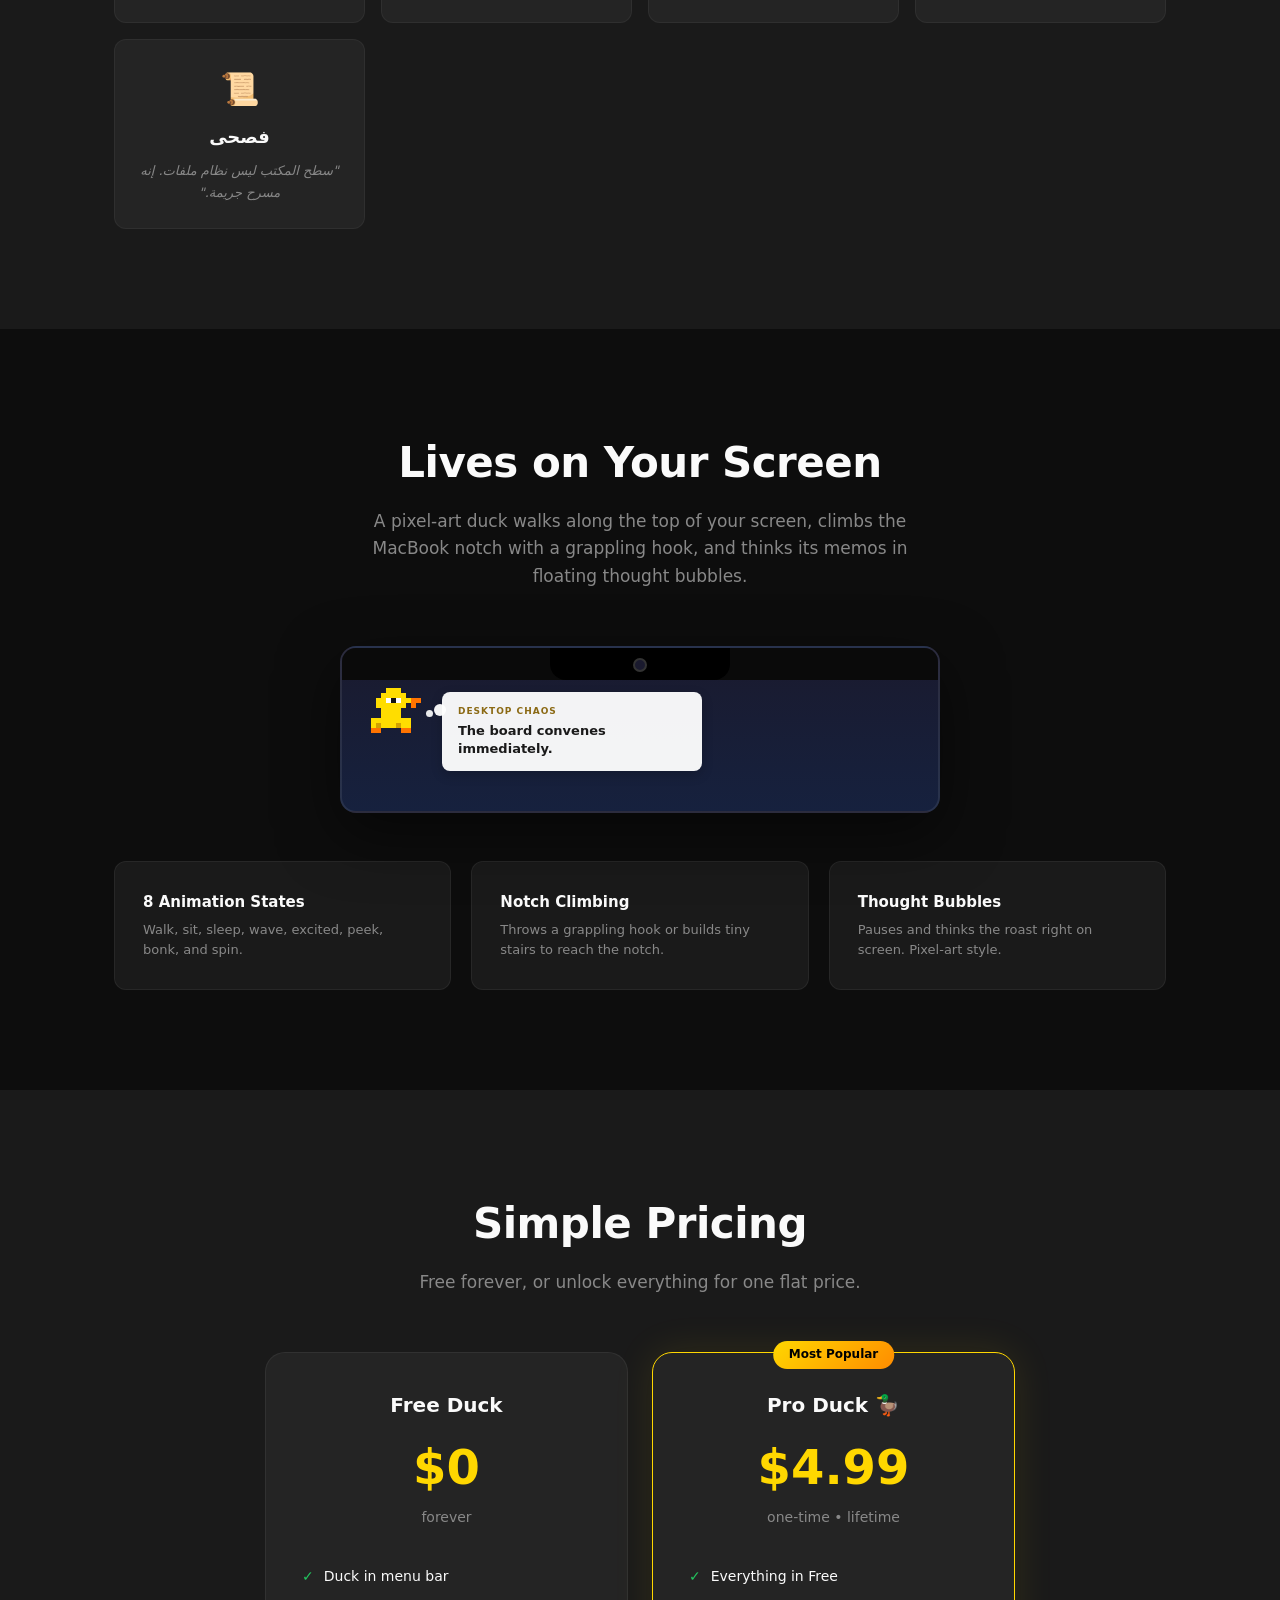
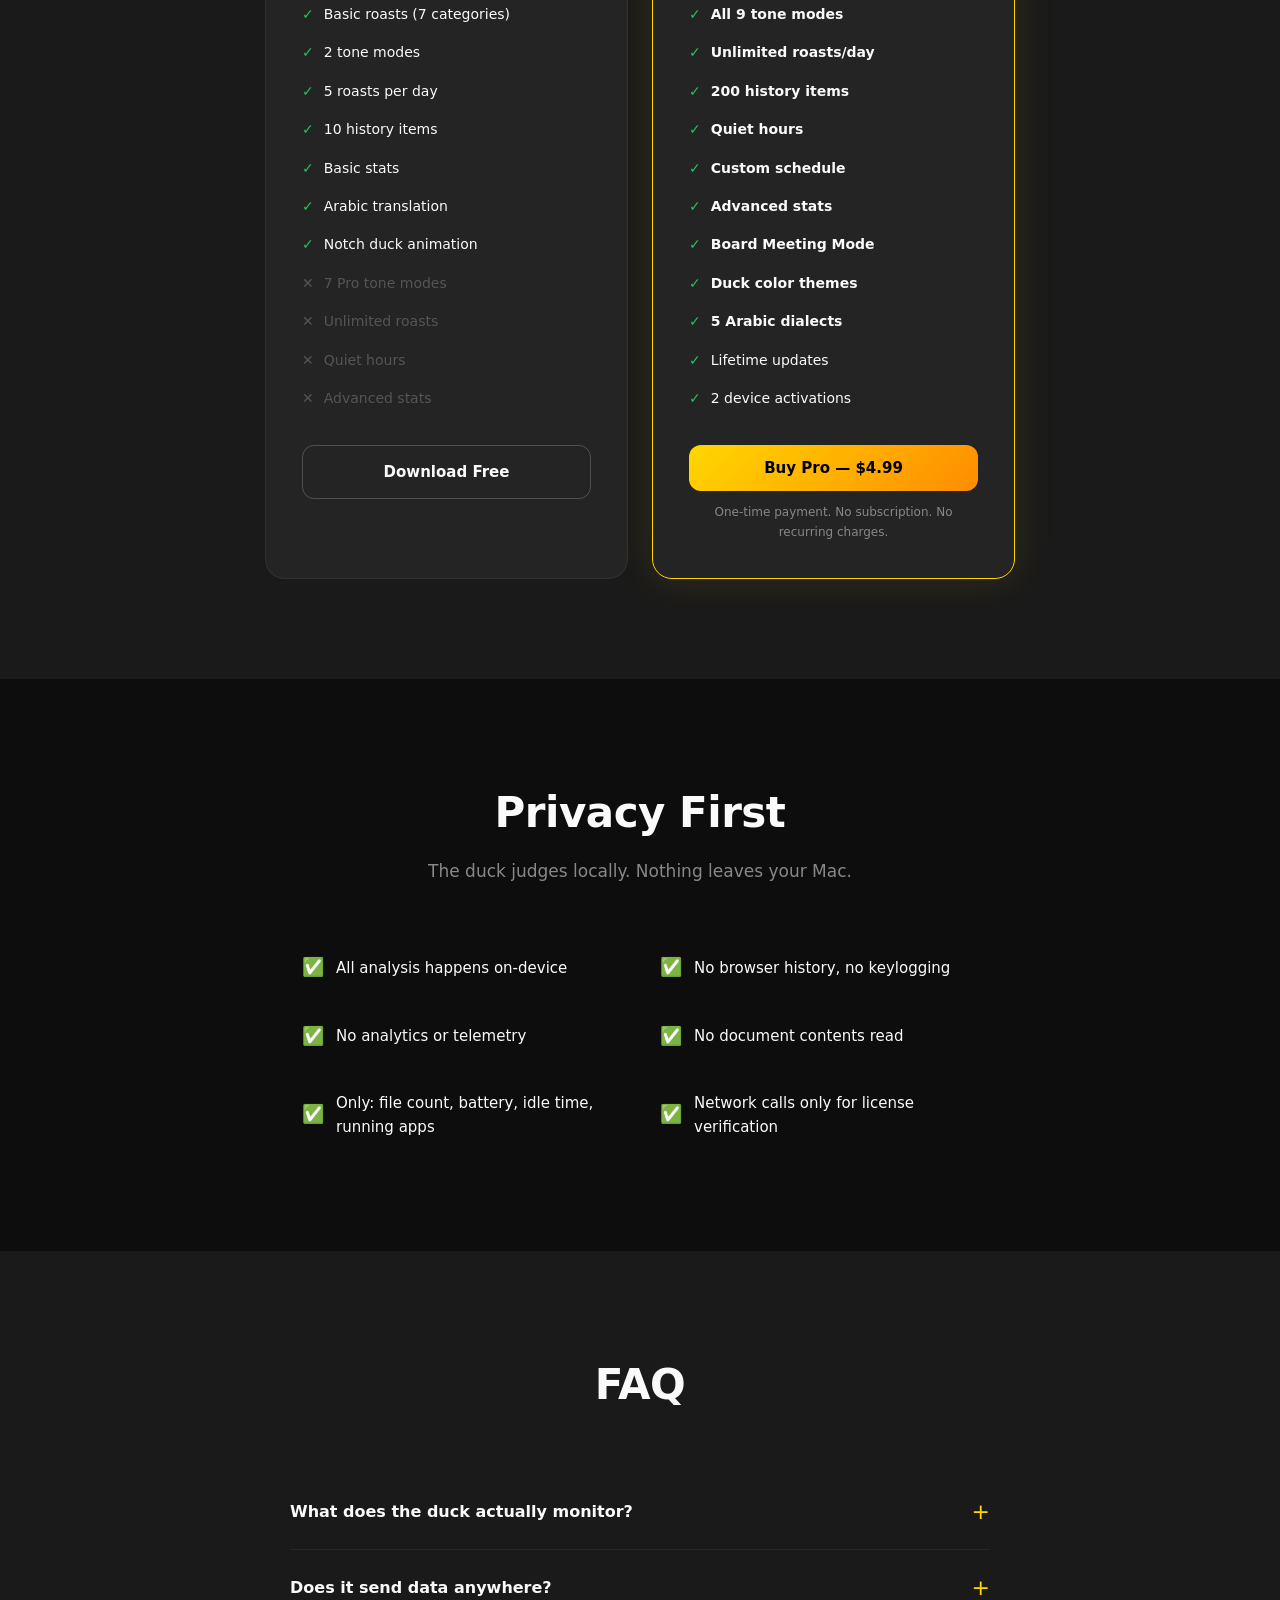
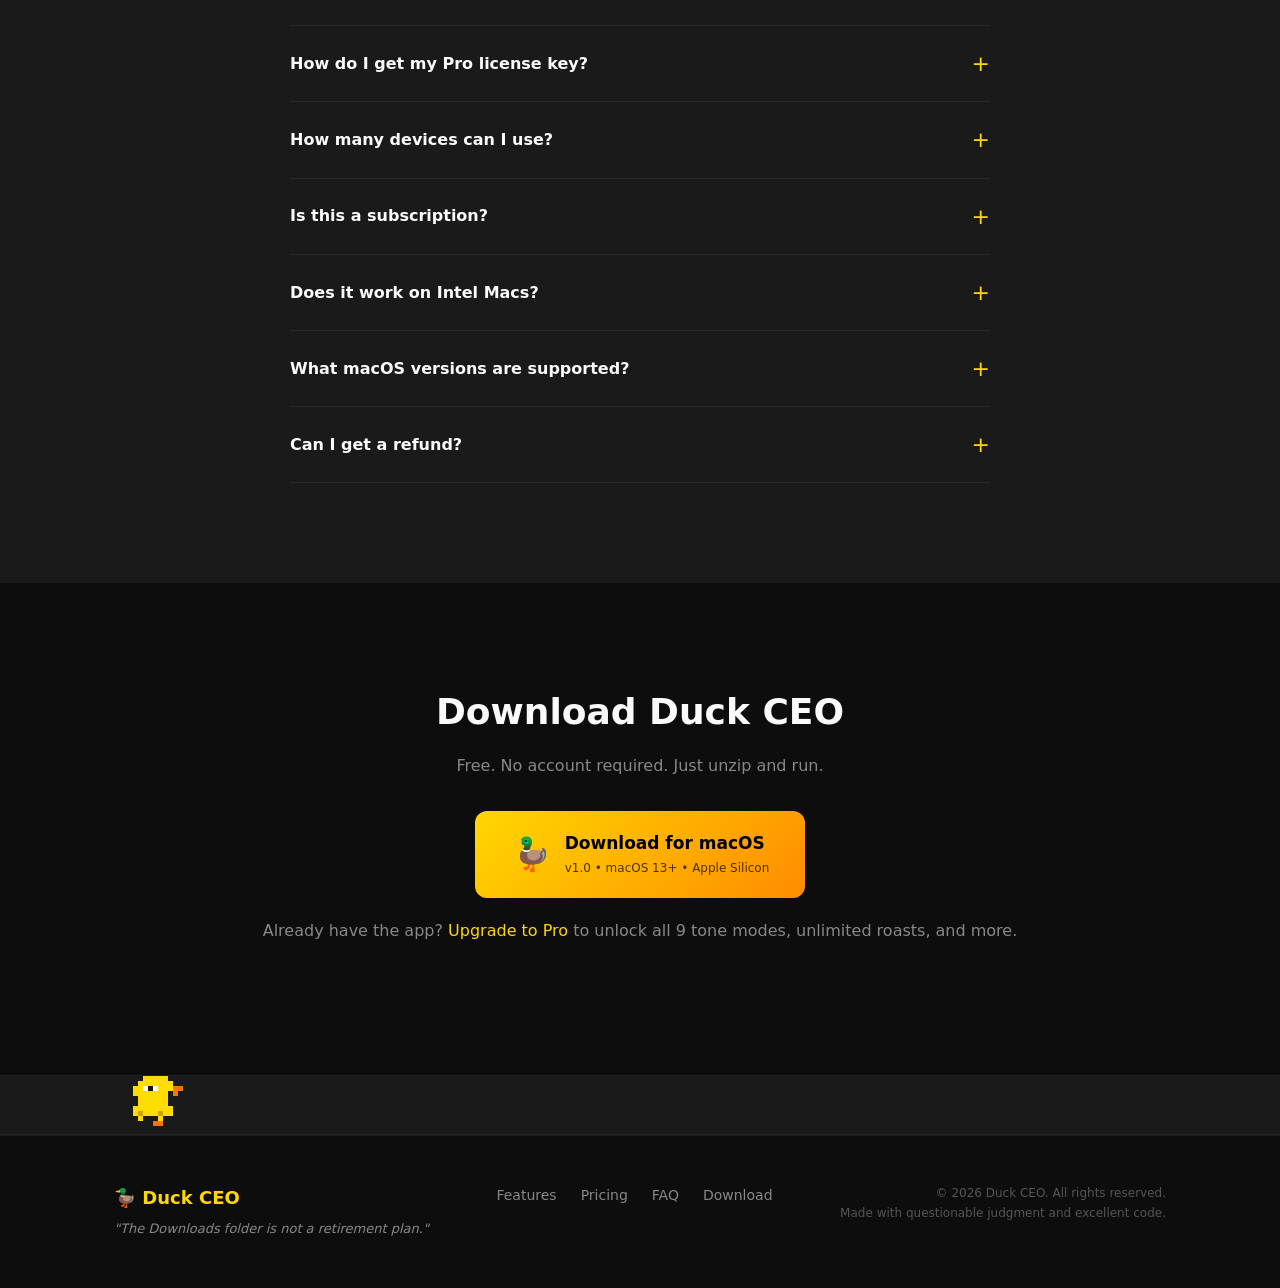
==== commit c3a3506e: "Add pixel duck sprites, app icon, and notch mockup - duck.js: canvas-rendered pixel duck (same grid " ====
--- a/index.html
+++ b/index.html
@@ -5,14 +5,16 @@
     <meta name="viewport" content="width=device-width, initial-scale=1.0">
     <title>Duck CEO — Your Mac's Most Opinionated Executive</title>
     <meta name="description" content="A tiny duck lives in your macOS menu bar and roasts your habits like an overconfident corporate executive. Free download.">
-    <link rel="icon" href="data:image/svg+xml,<svg xmlns='http://www.w3.org/2000/svg' viewBox='0 0 100 100'><text y='.9em' font-size='90'>🦆</text></svg>">
+    <link rel="icon" href="AppIcon.png" type="image/png">
+    <link rel="apple-touch-icon" href="AppIcon.png">
+    <meta property="og:image" content="AppIcon.png">
     <link rel="stylesheet" href="style.css">
 </head>
 <body>
     <!-- NAV -->
     <nav class="nav">
         <div class="nav-inner">
-            <a href="#" class="nav-logo">🦆 Duck CEO</a>
+            <a href="#" class="nav-logo"><img src="AppIcon.png" alt="Duck CEO" class="nav-icon"> Duck CEO</a>
             <div class="nav-links">
                 <a href="#features">Features</a>
                 <a href="#pricing">Pricing</a>
@@ -32,6 +34,9 @@
             <div class="hero-badge">macOS Menu Bar App</div>
             <h1>Your Mac has a new <span class="gradient-text">CEO.</span></h1>
             <p class="hero-sub">A tiny duck lives in your menu bar and roasts your desktop chaos, battery drama, and fake productivity — like an overconfident corporate executive.</p>
+            <div class="hero-duck-container">
+                <canvas id="hero-duck" class="hero-duck-canvas"></canvas>
+            </div>
             <div class="hero-buttons">
                 <a href="#download" class="btn btn-lg btn-primary">
                     <span>Download Free</span>
@@ -54,7 +59,7 @@
                     <span class="dot green"></span>
                 </div>
                 <div class="mockup-content">
-                    <div class="mock-duck">🦆</div>
+                    <div class="mock-duck"><canvas id="mockup-duck"></canvas></div>
                     <div class="mock-bubble">
                         <div class="mock-label">DESKTOP CHAOS</div>
                         <div class="mock-text">That desktop is not a filing system. It's a crime scene.</div>
@@ -229,6 +234,23 @@
                 <h2>Lives on Your Screen</h2>
                 <p>A pixel-art duck walks along the top of your screen, climbs the MacBook notch with a grappling hook, and thinks its memos in floating thought bubbles.</p>
             </div>
+
+            <!-- MacBook Notch Mockup -->
+            <div class="notch-mockup">
+                <div class="notch-screen">
+                    <div class="notch-bar">
+                        <div class="notch-camera"></div>
+                    </div>
+                    <div class="notch-duck-area">
+                        <canvas id="notch-duck-left" class="notch-duck-sprite"></canvas>
+                        <div class="notch-thought">
+                            <div class="notch-thought-label">DESKTOP CHAOS</div>
+                            <div class="notch-thought-text">The board convenes immediately.</div>
+                        </div>
+                    </div>
+                </div>
+            </div>
+
             <div class="notch-features">
                 <div class="notch-feature">
                     <strong>8 Animation States</strong>
@@ -401,6 +423,11 @@
         </div>
     </section>
 
+    <!-- WALKING DUCK -->
+    <div class="walking-duck-bar">
+        <canvas id="walking-duck"></canvas>
+    </div>
+
     <!-- FOOTER -->
     <footer class="footer">
         <div class="container footer-inner">
@@ -421,6 +448,7 @@
         </div>
     </footer>
 
+    <script src="duck.js"></script>
     <script src="script.js"></script>
 </body>
 </html>
--- a/style.css
+++ b/style.css
@@ -66,6 +66,15 @@
     font-weight: 800;
     color: var(--yellow);
     text-decoration: none;
+    display: flex;
+    align-items: center;
+    gap: 8px;
+}
+
+.nav-icon {
+    width: 28px;
+    height: 28px;
+    border-radius: 6px;
 }
 
 .nav-links {
@@ -278,8 +287,148 @@
 }
 
 .mock-duck {
-    font-size: 48px;
     margin-bottom: 16px;
+}
+
+.mock-duck canvas {
+    image-rendering: pixelated;
+    image-rendering: crisp-edges;
+}
+
+/* Hero duck */
+.hero-duck-container {
+    display: flex;
+    justify-content: center;
+    margin-bottom: 28px;
+}
+
+.hero-duck-canvas {
+    image-rendering: pixelated;
+    image-rendering: crisp-edges;
+    filter: drop-shadow(0 4px 20px rgba(255,215,0,0.3));
+}
+
+/* Walking duck bar */
+.walking-duck-bar {
+    position: relative;
+    height: 60px;
+    overflow: hidden;
+    background: var(--dark2);
+    border-top: 1px solid rgba(255,255,255,0.04);
+    border-bottom: 1px solid rgba(255,255,255,0.04);
+}
+
+.walking-duck-bar canvas {
+    image-rendering: pixelated;
+    image-rendering: crisp-edges;
+}
+
+/* Notch mockup */
+.notch-mockup {
+    display: flex;
+    justify-content: center;
+    margin-bottom: 48px;
+}
+
+.notch-screen {
+    width: 600px;
+    max-width: 100%;
+    background: linear-gradient(180deg, #1a1a2e 0%, #16213e 100%);
+    border-radius: 16px;
+    border: 2px solid rgba(255,255,255,0.08);
+    overflow: hidden;
+    box-shadow: 0 20px 60px rgba(0,0,0,0.5);
+    position: relative;
+}
+
+.notch-bar {
+    display: flex;
+    justify-content: center;
+    padding-top: 0;
+    position: relative;
+    height: 32px;
+    background: #0a0a0a;
+}
+
+.notch-camera {
+    width: 180px;
+    height: 32px;
+    background: #000;
+    border-radius: 0 0 16px 16px;
+    position: relative;
+}
+
+.notch-camera::after {
+    content: "";
+    position: absolute;
+    top: 10px;
+    left: 50%;
+    transform: translateX(-50%);
+    width: 10px;
+    height: 10px;
+    border-radius: 50%;
+    background: #1a1a2e;
+    border: 2px solid #333;
+}
+
+.notch-duck-area {
+    display: flex;
+    align-items: flex-start;
+    padding: 8px 24px 40px;
+    gap: 16px;
+}
+
+.notch-duck-sprite {
+    image-rendering: pixelated;
+    image-rendering: crisp-edges;
+    flex-shrink: 0;
+}
+
+.notch-thought {
+    background: rgba(255,255,255,0.95);
+    border-radius: 8px;
+    padding: 12px 16px;
+    margin-top: 4px;
+    max-width: 260px;
+    box-shadow: 0 4px 12px rgba(0,0,0,0.2);
+    position: relative;
+}
+
+.notch-thought::before {
+    content: "";
+    position: absolute;
+    left: -8px;
+    top: 12px;
+    width: 12px;
+    height: 12px;
+    background: rgba(255,255,255,0.95);
+    border-radius: 50%;
+}
+
+.notch-thought::after {
+    content: "";
+    position: absolute;
+    left: -16px;
+    top: 18px;
+    width: 7px;
+    height: 7px;
+    background: rgba(255,255,255,0.90);
+    border-radius: 50%;
+}
+
+.notch-thought-label {
+    font-size: 9px;
+    font-weight: 800;
+    color: #8B6914;
+    letter-spacing: 1px;
+    margin-bottom: 4px;
+}
+
+.notch-thought-text {
+    font-size: 13px;
+    font-weight: 600;
+    color: #1a1a1a;
+    line-height: 1.4;
 }
 
 .mock-bubble {
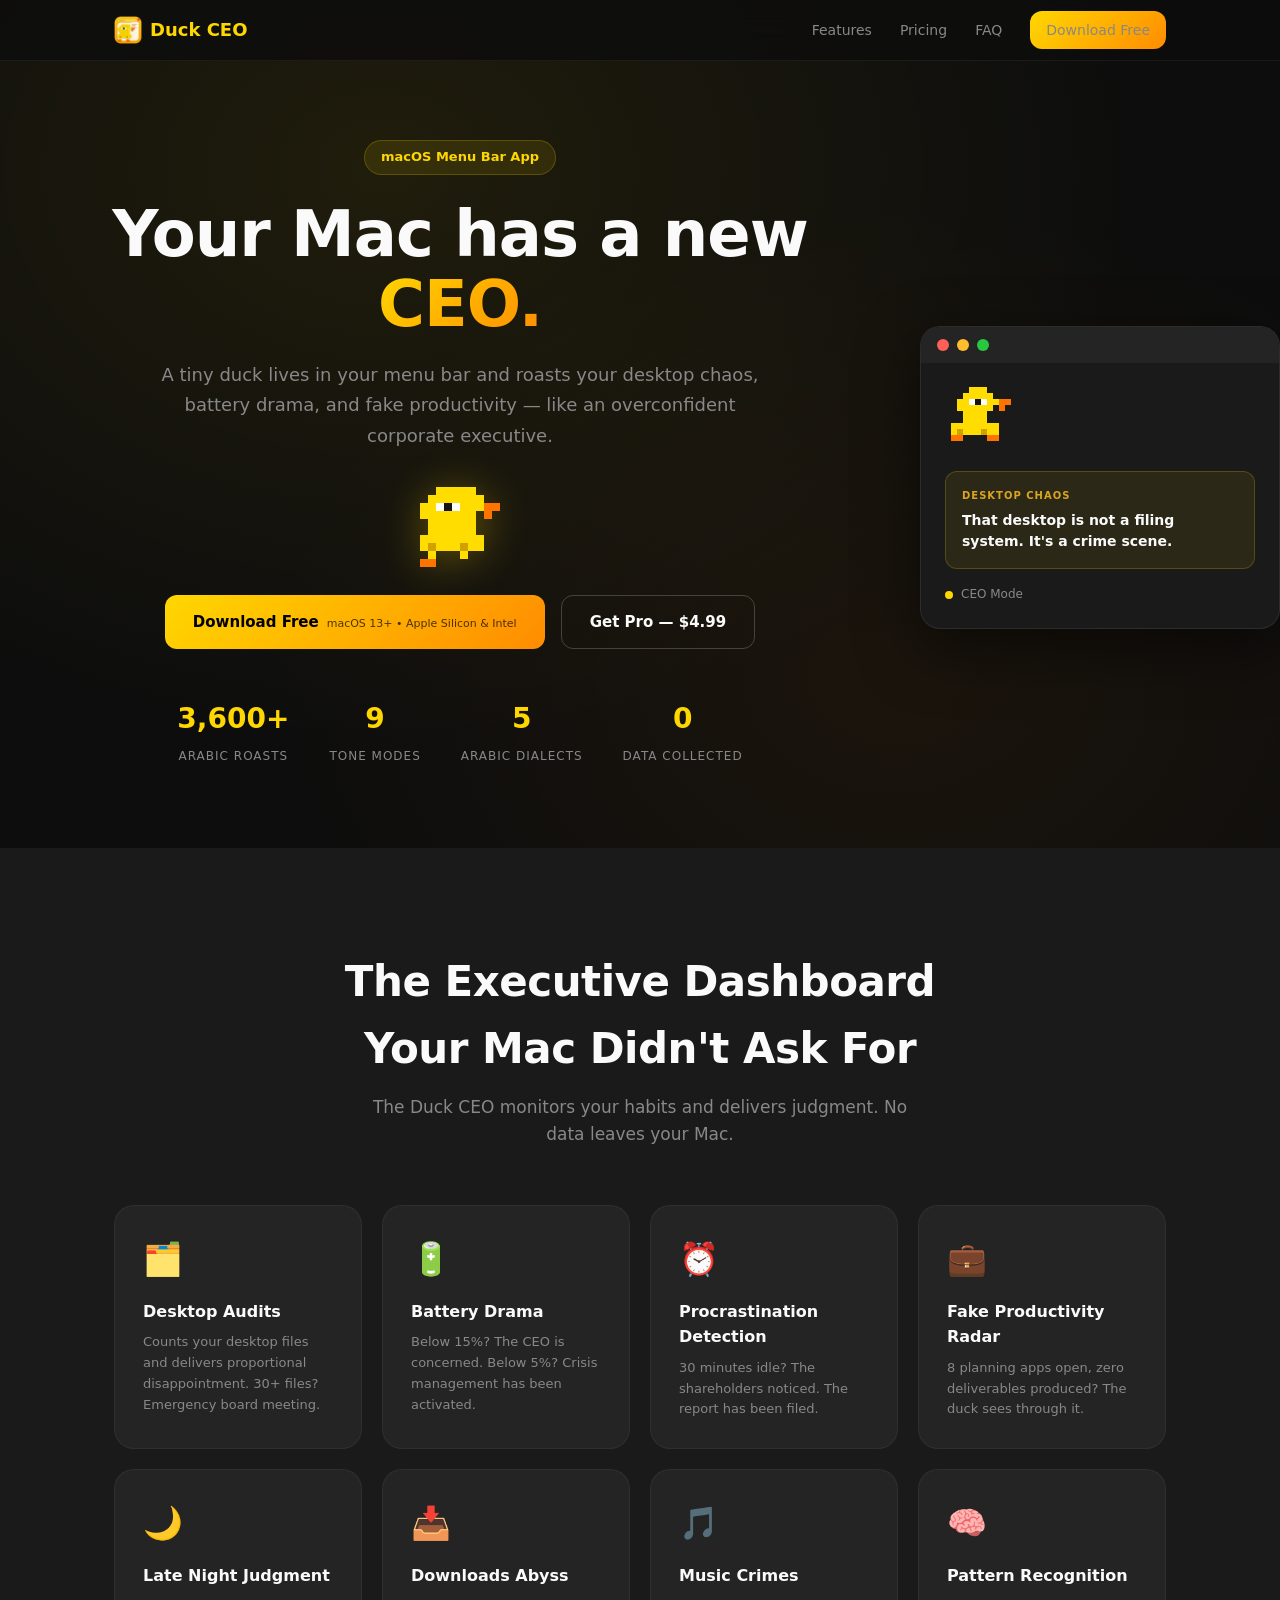
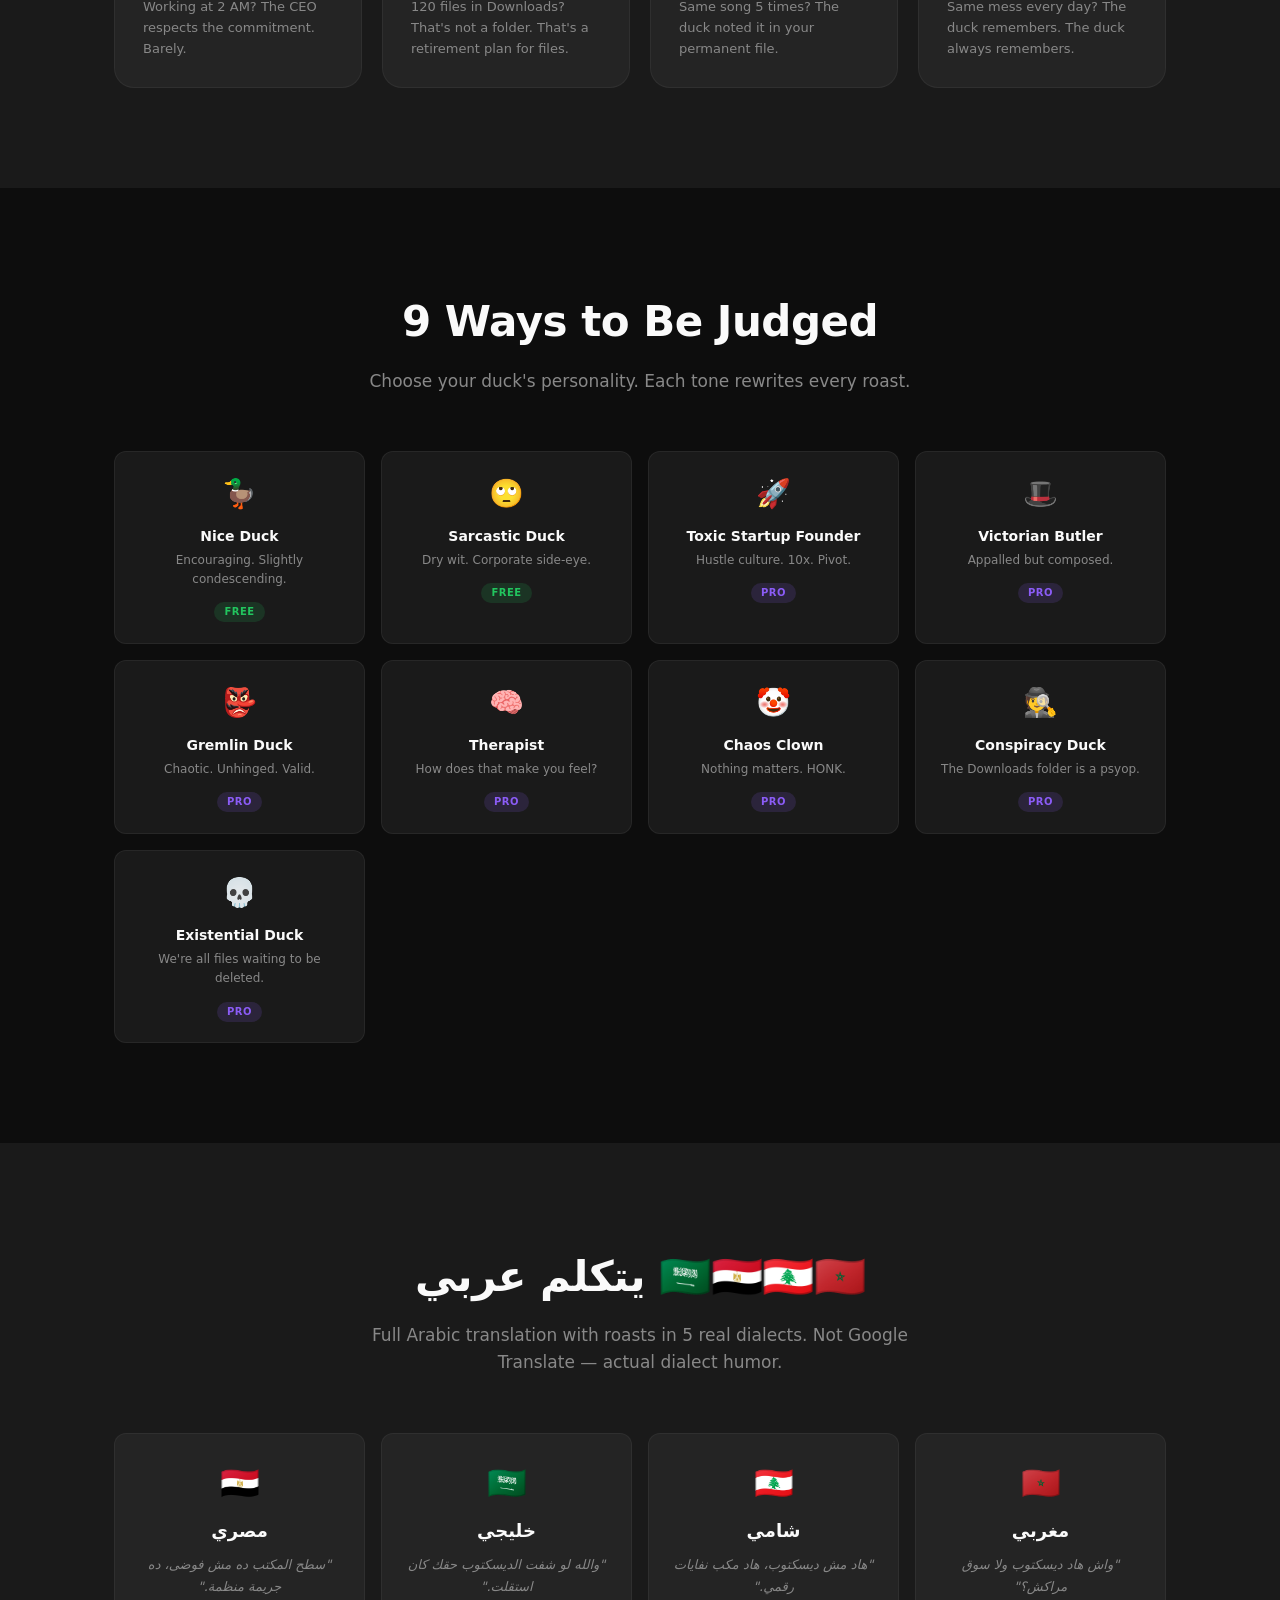
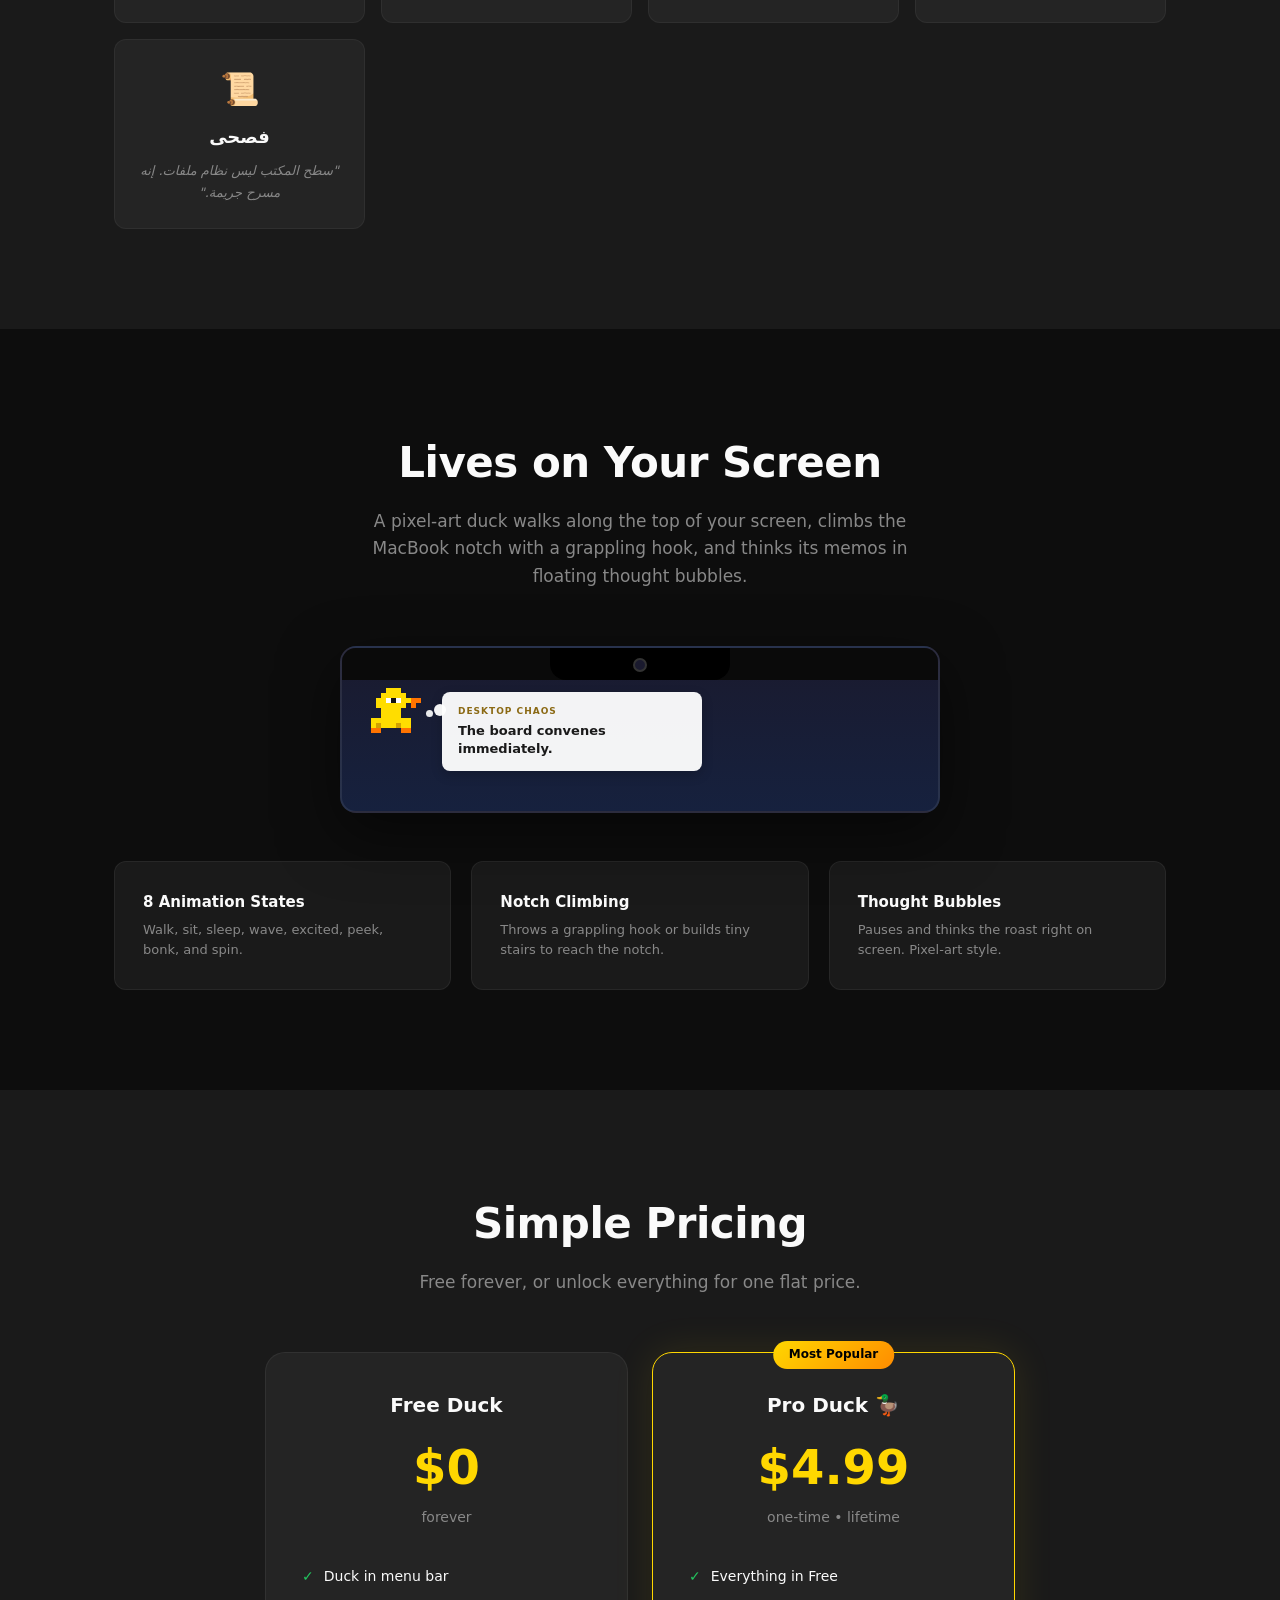
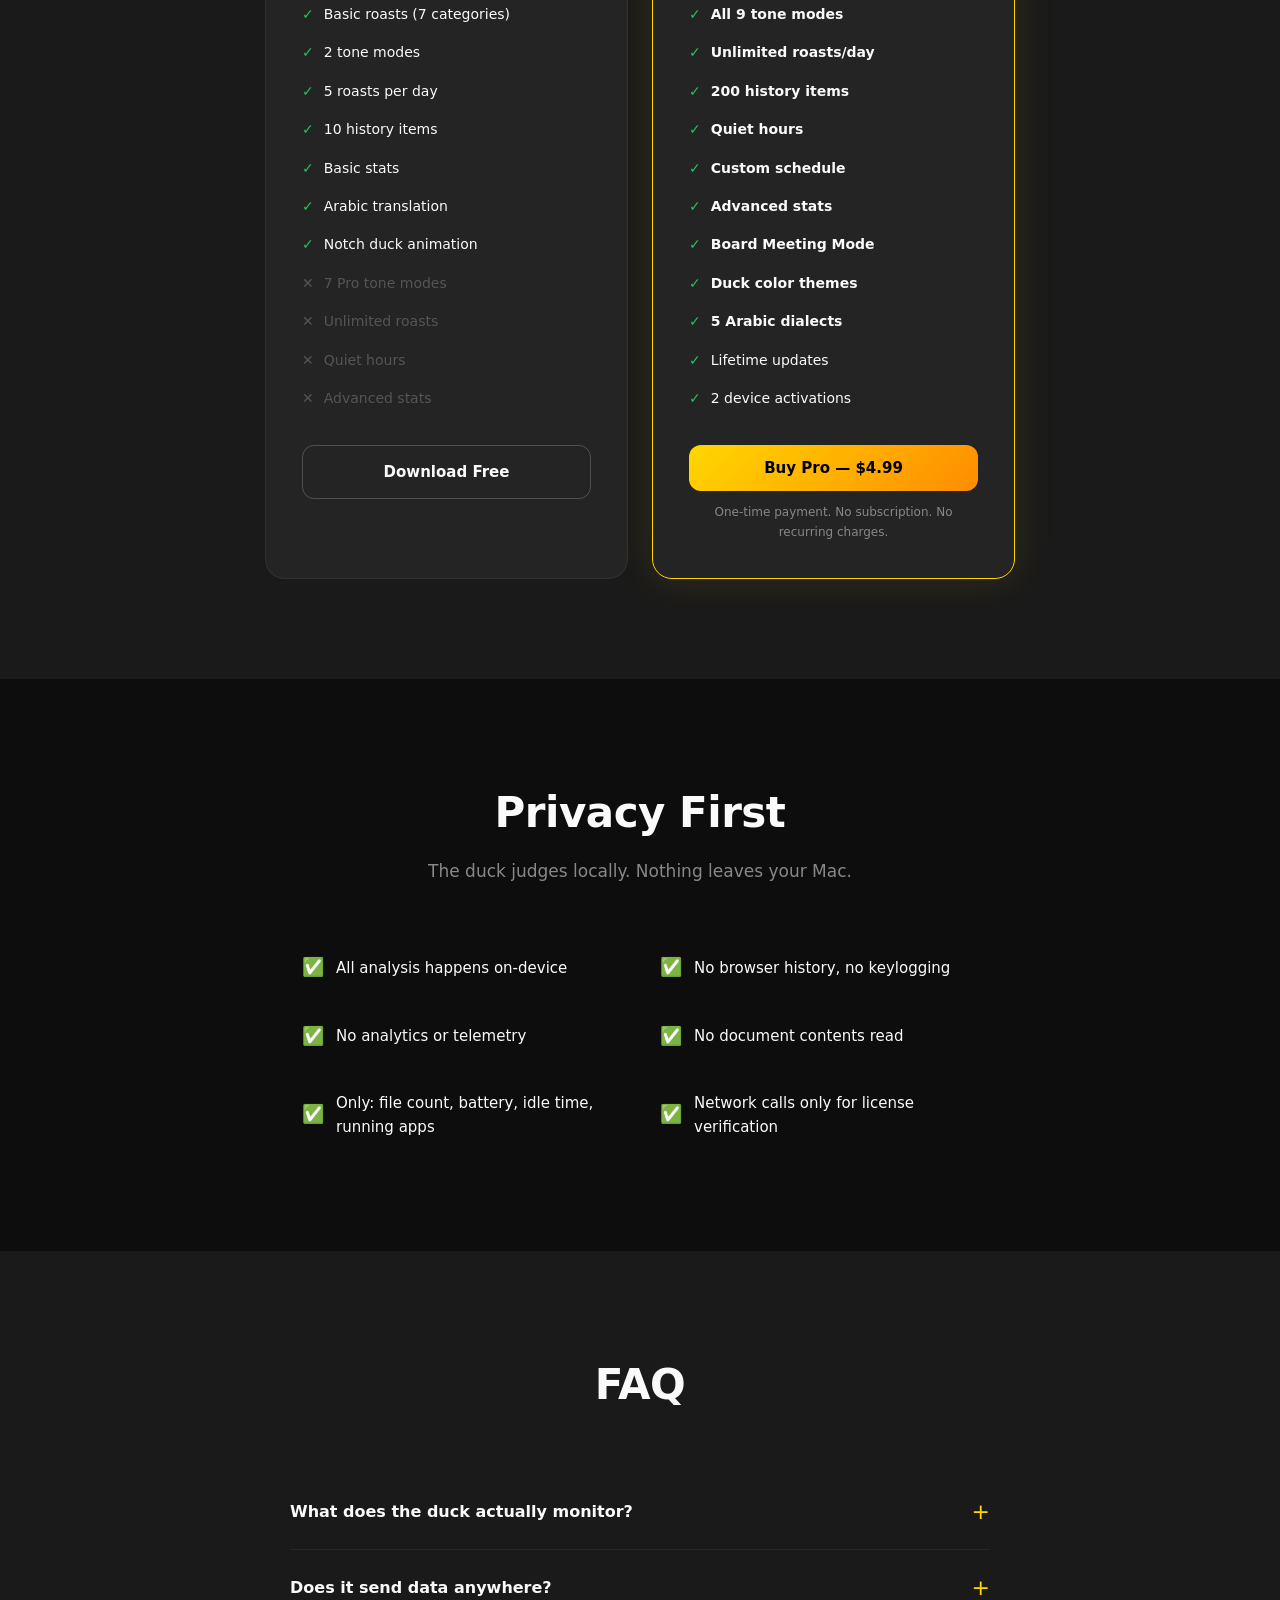
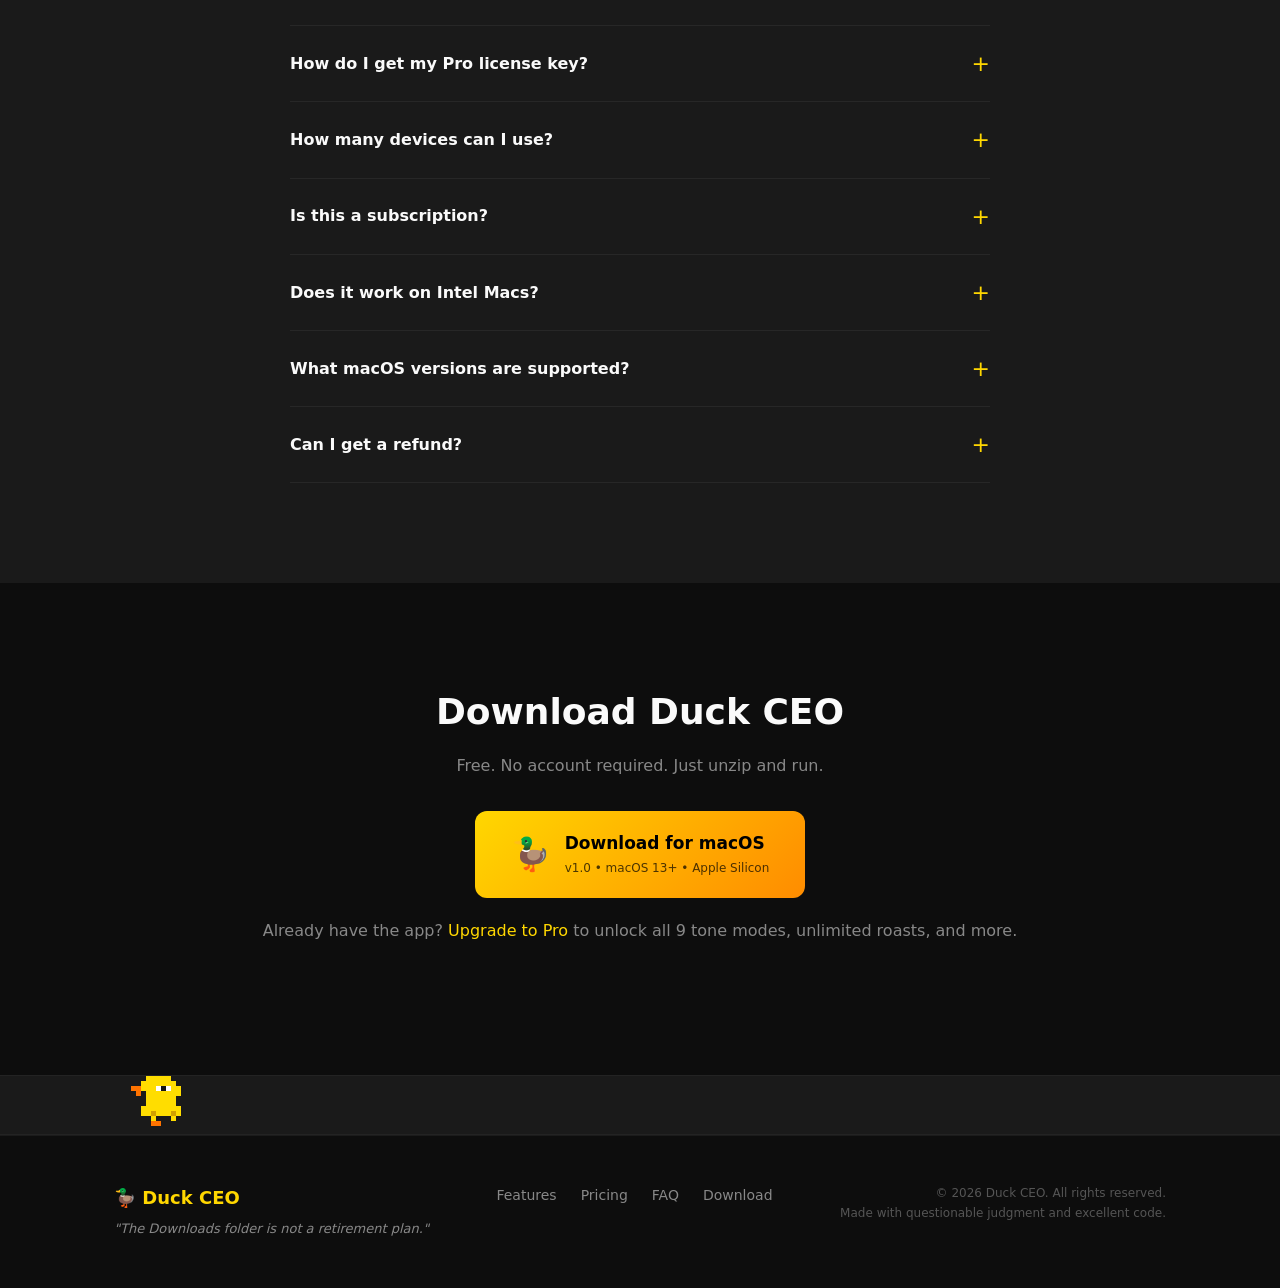
==== commit c62546f0: "Change refund policy to 48 hours Co-Authored-By: Claude Opus 4.6 (1M context) <noreply@anthropic.com" ====
--- a/index.html
+++ b/index.html
@@ -401,7 +401,7 @@
                 </details>
                 <details class="faq-item">
                     <summary>Can I get a refund?</summary>
-                    <p>Yes — email us within 14 days of purchase for a full refund, no questions asked.</p>
+                    <p>Yes — email us within 48 hours of purchase for a full refund, no questions asked.</p>
                 </details>
             </div>
         </div>
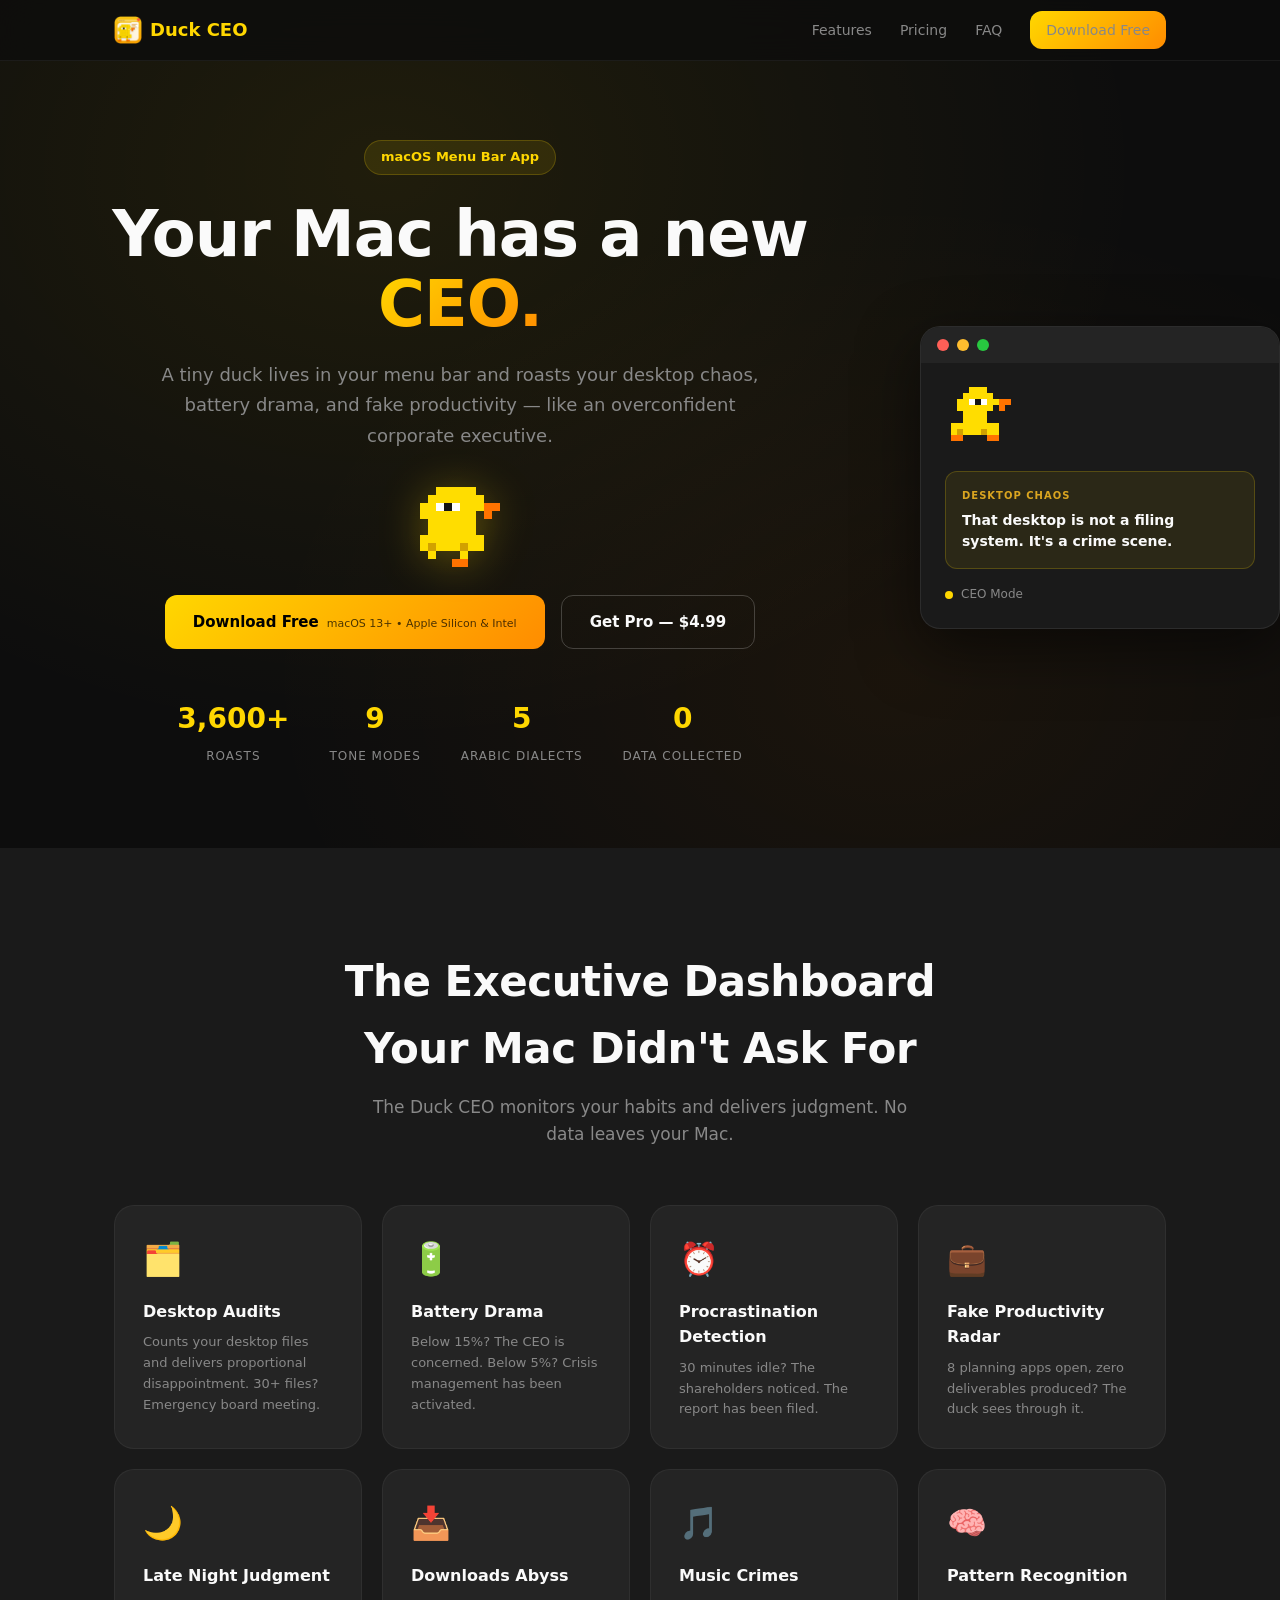
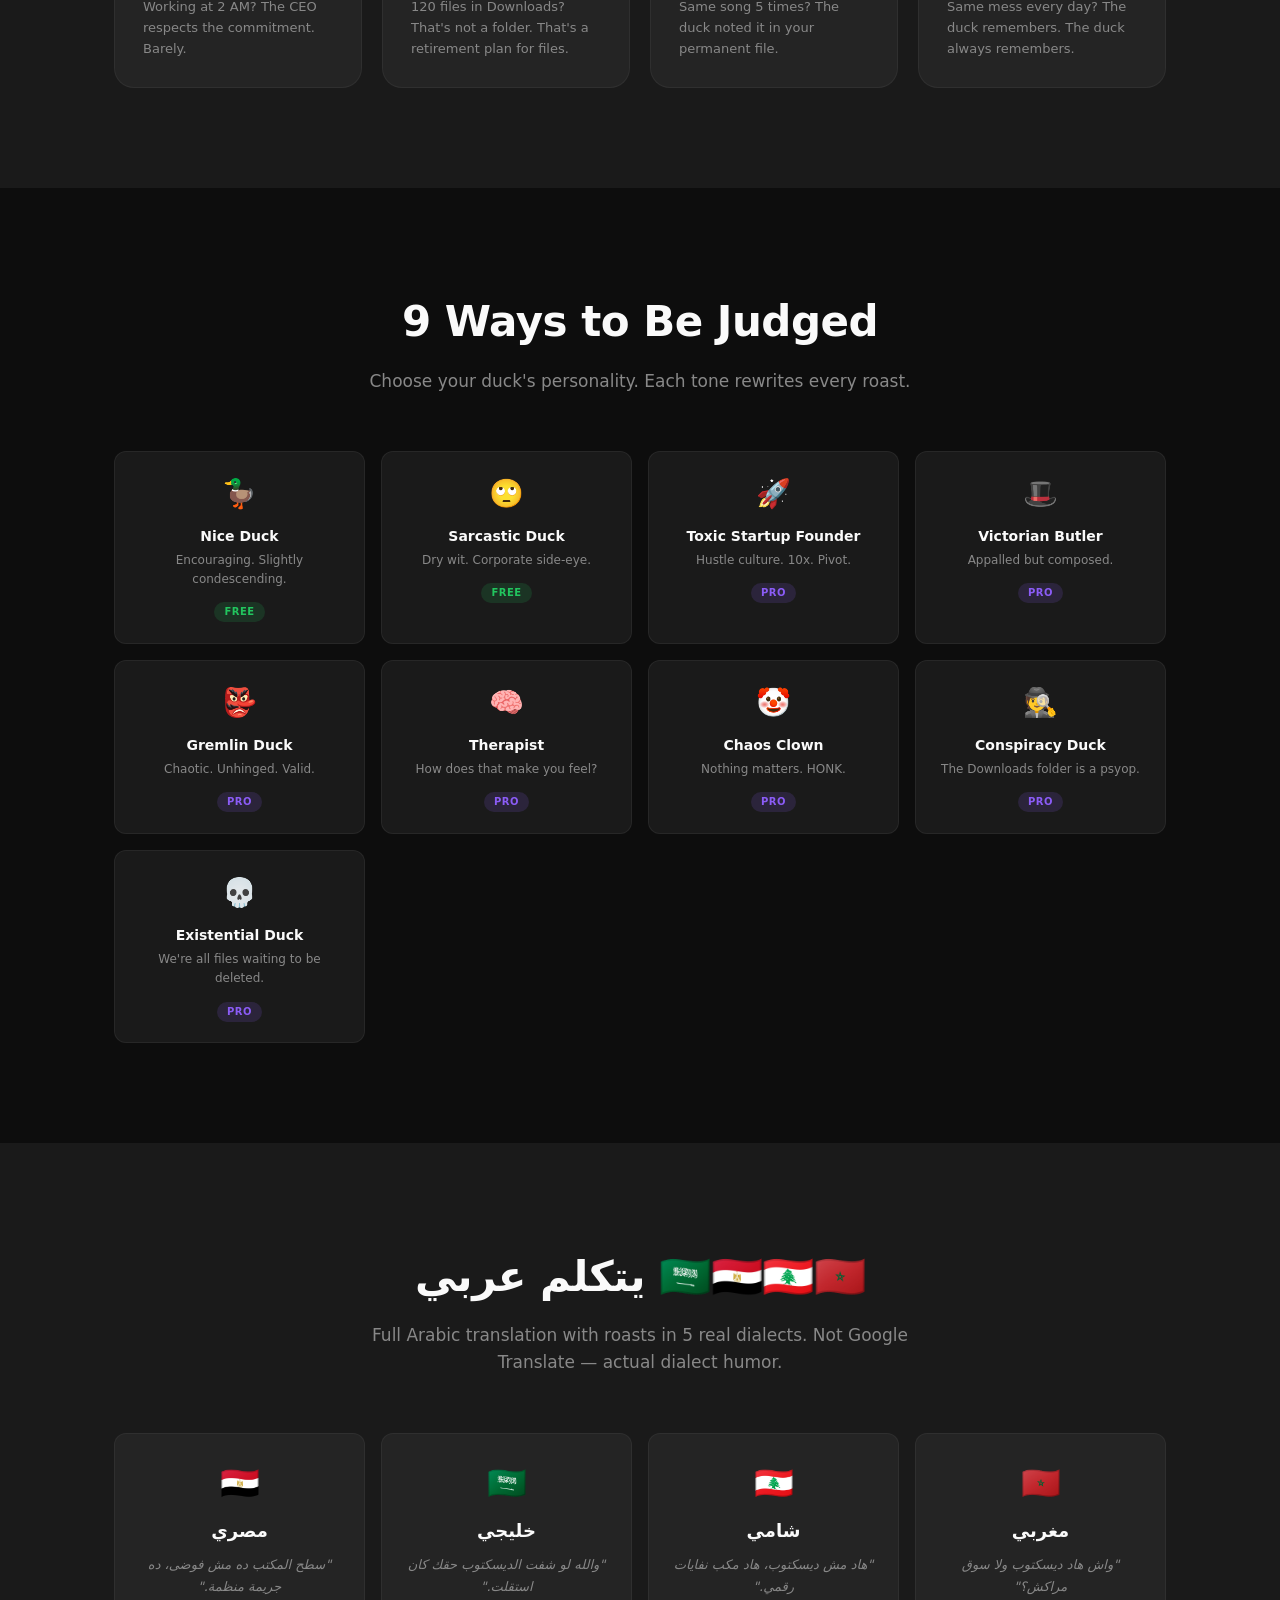
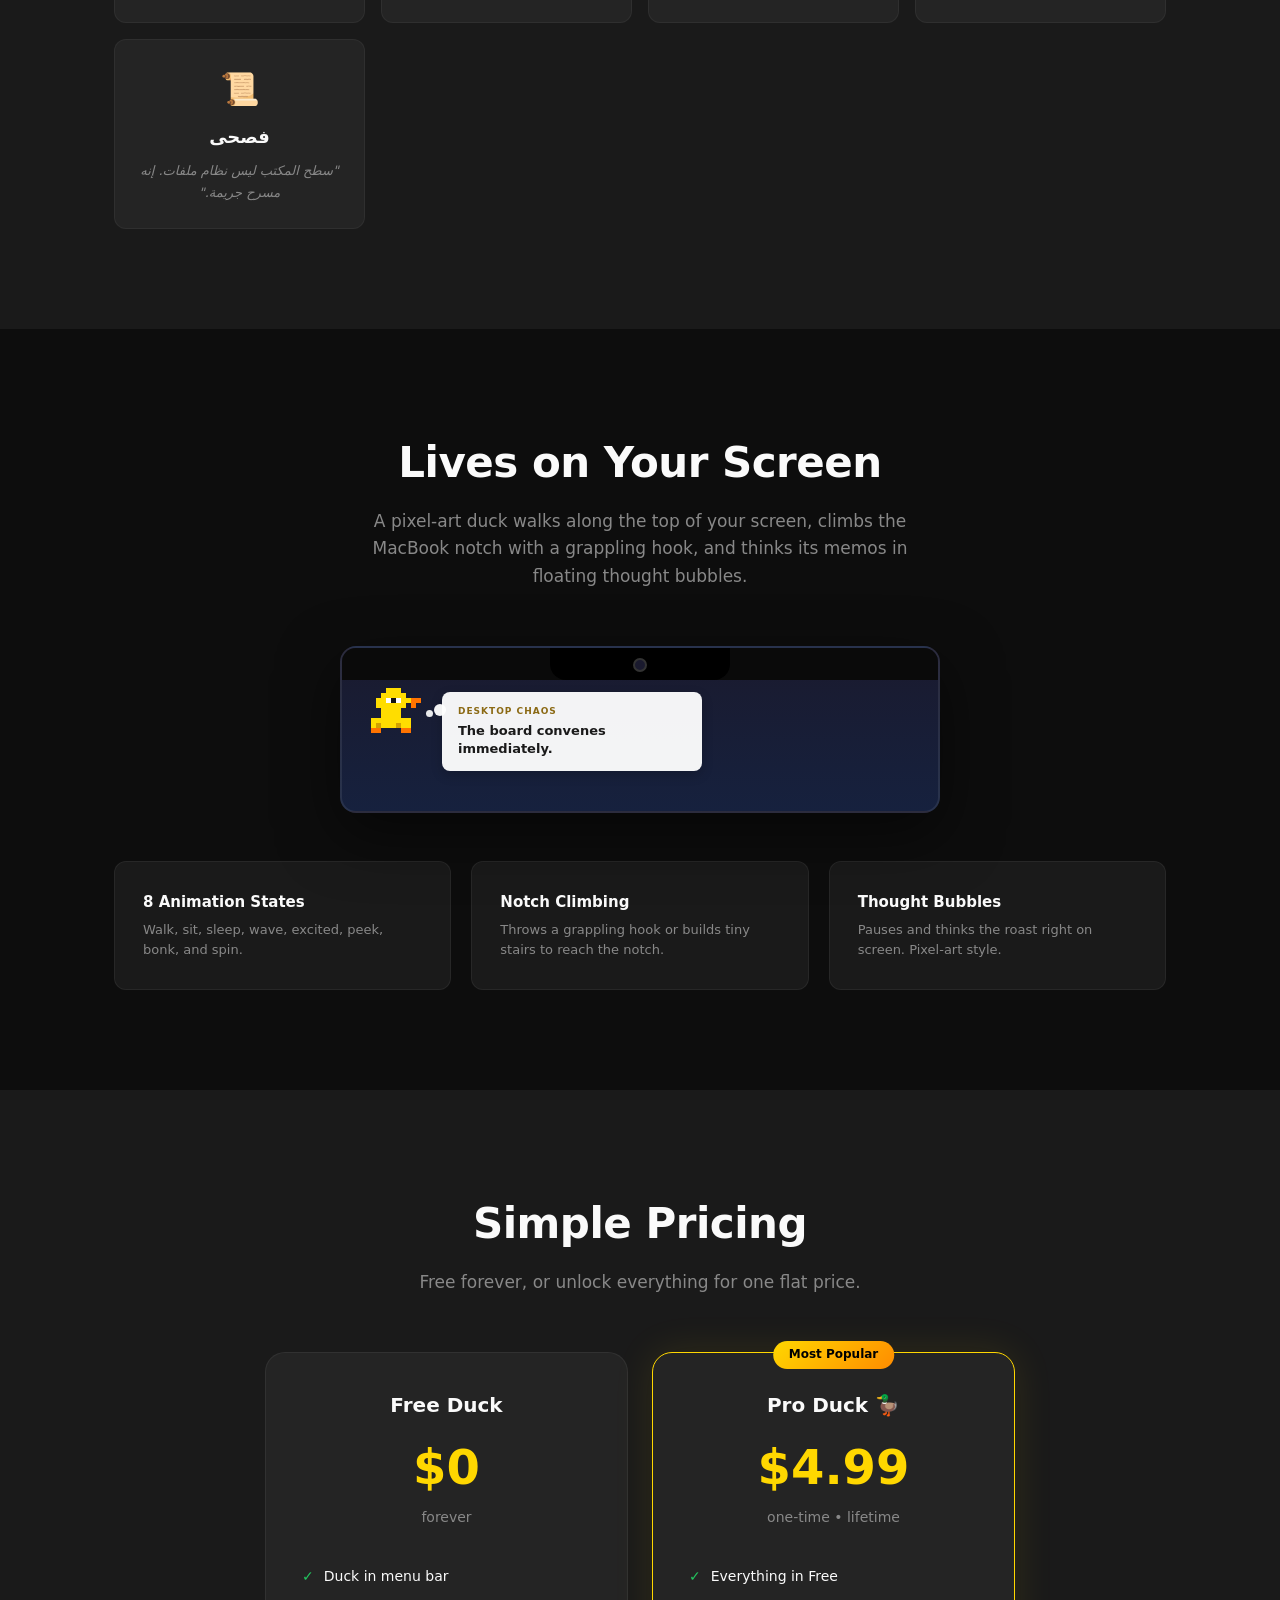
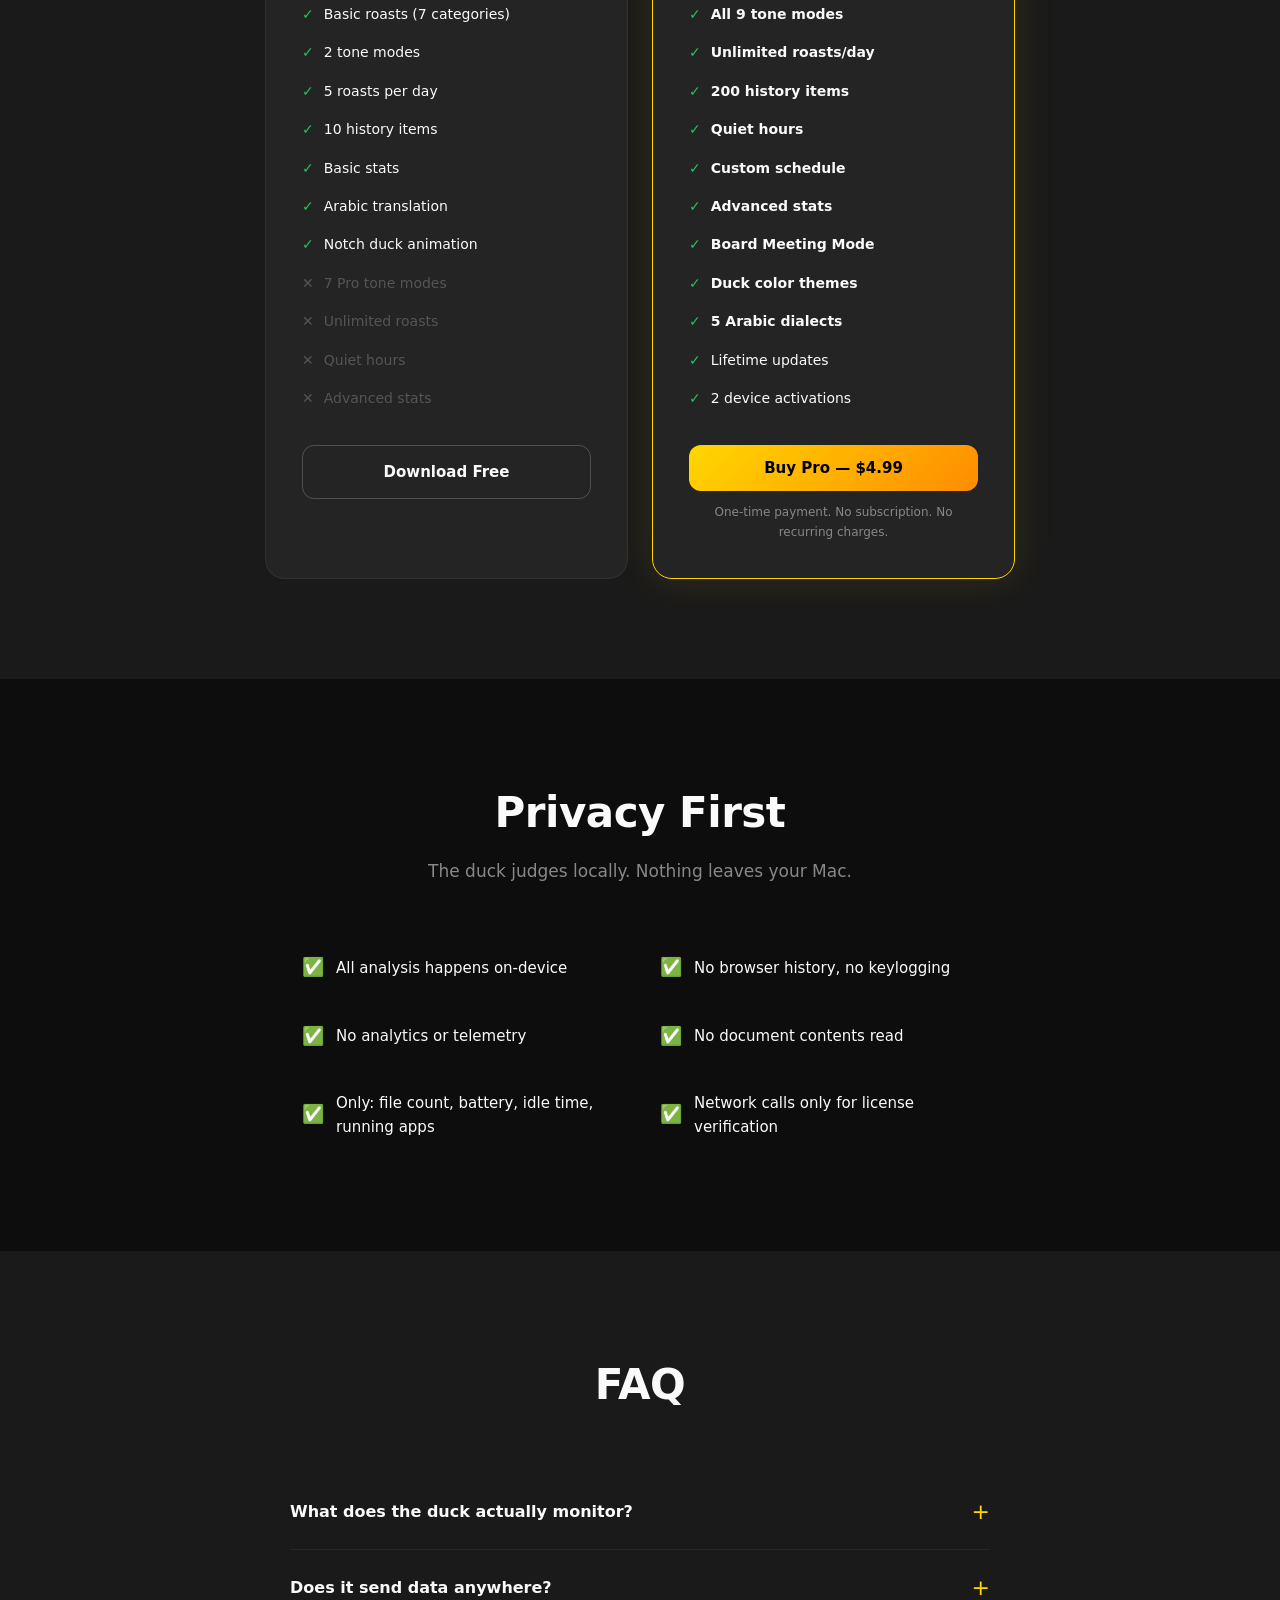
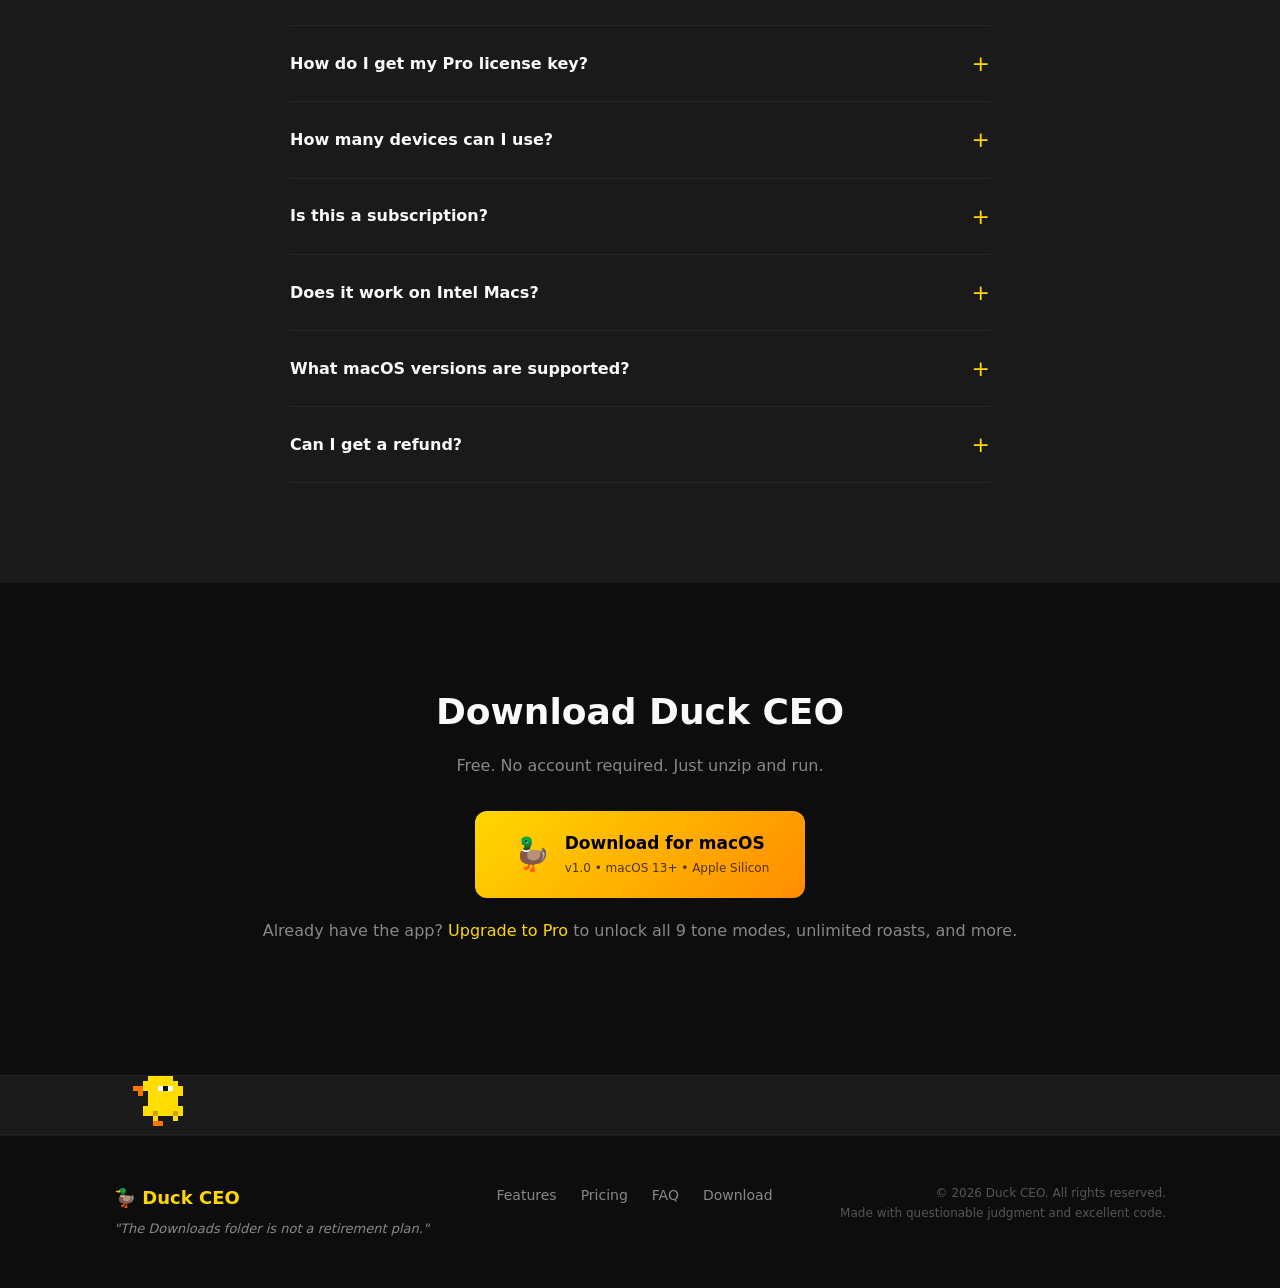
==== commit c6eaa777: "Fix: 3600+ Roasts (not only Arabic) Co-Authored-By: Claude Opus 4.6 (1M context) <noreply@anthropic." ====
--- a/index.html
+++ b/index.html
@@ -45,7 +45,7 @@
                 <a href="#pricing" class="btn btn-lg btn-outline">Get Pro — $4.99</a>
             </div>
             <div class="hero-stats">
-                <div class="stat"><strong>3,600+</strong><span>Arabic Roasts</span></div>
+                <div class="stat"><strong>3,600+</strong><span>Roasts</span></div>
                 <div class="stat"><strong>9</strong><span>Tone Modes</span></div>
                 <div class="stat"><strong>5</strong><span>Arabic Dialects</span></div>
                 <div class="stat"><strong>0</strong><span>Data Collected</span></div>
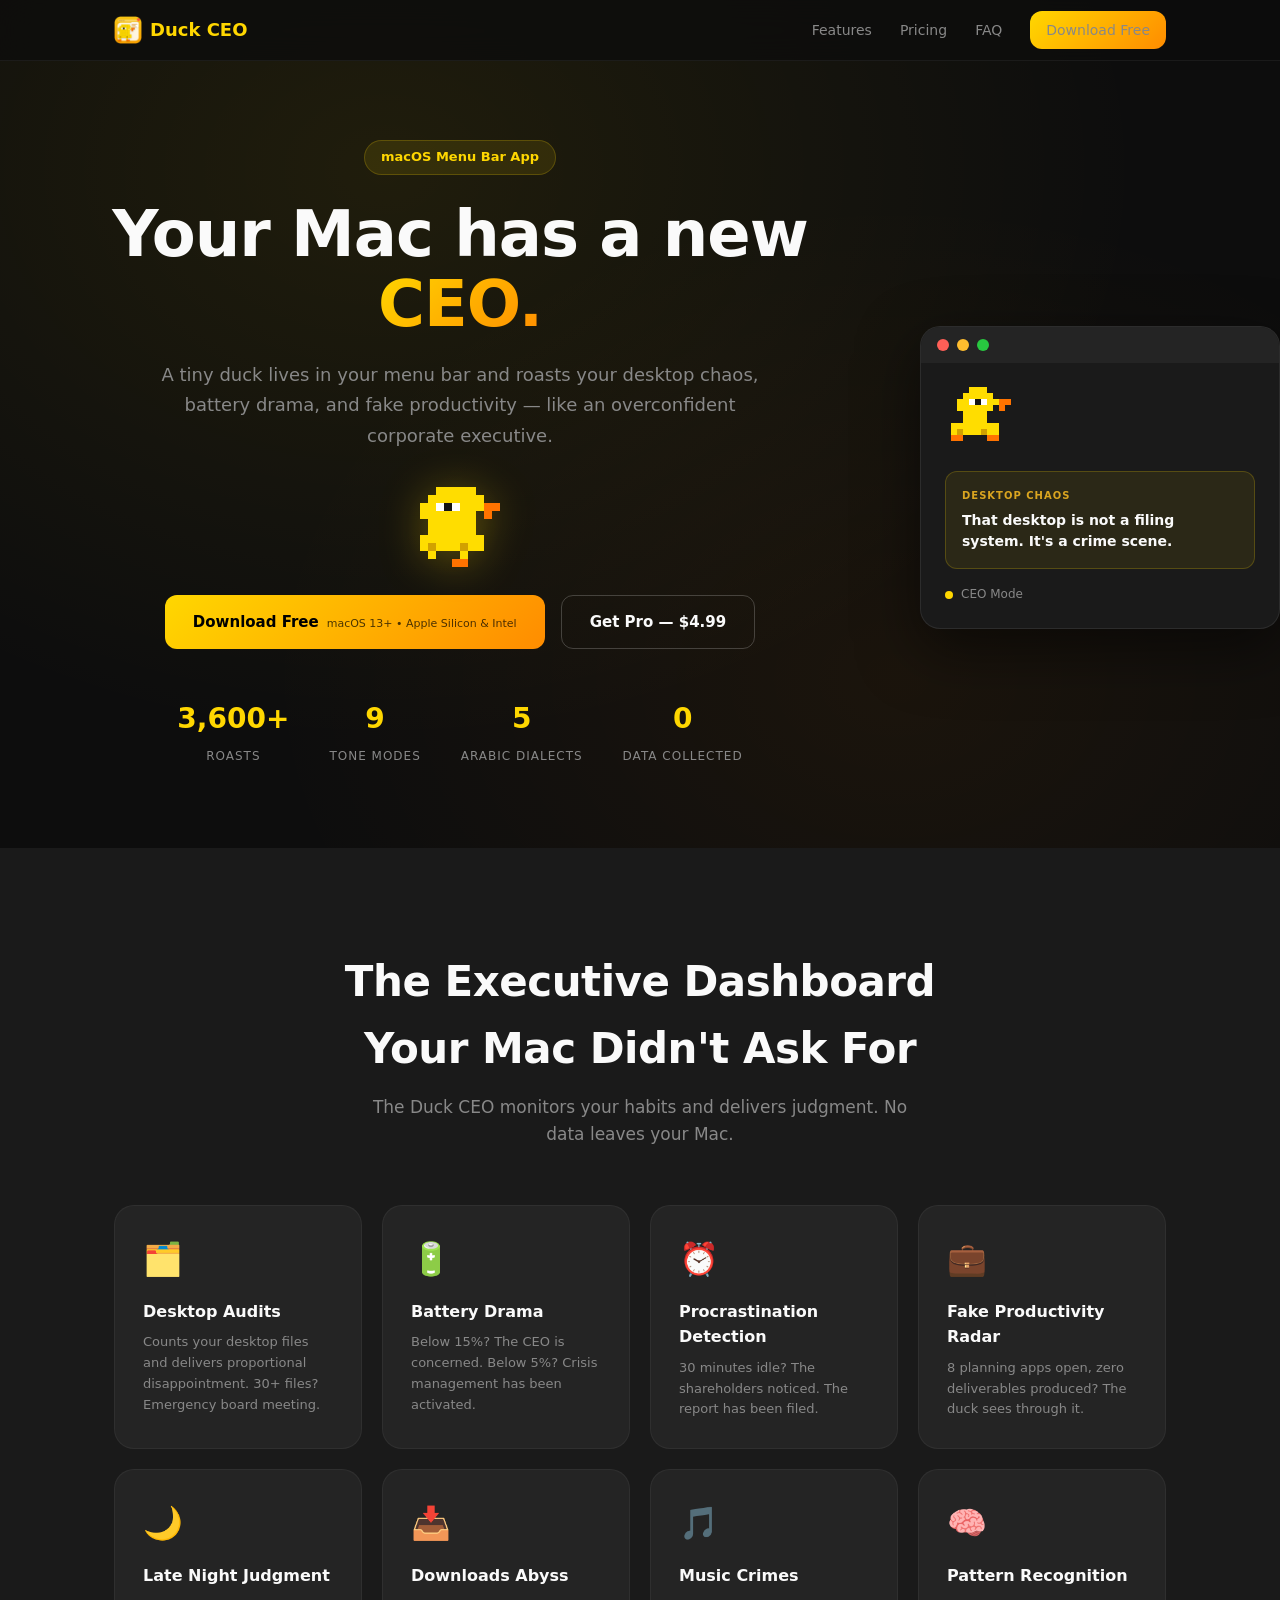
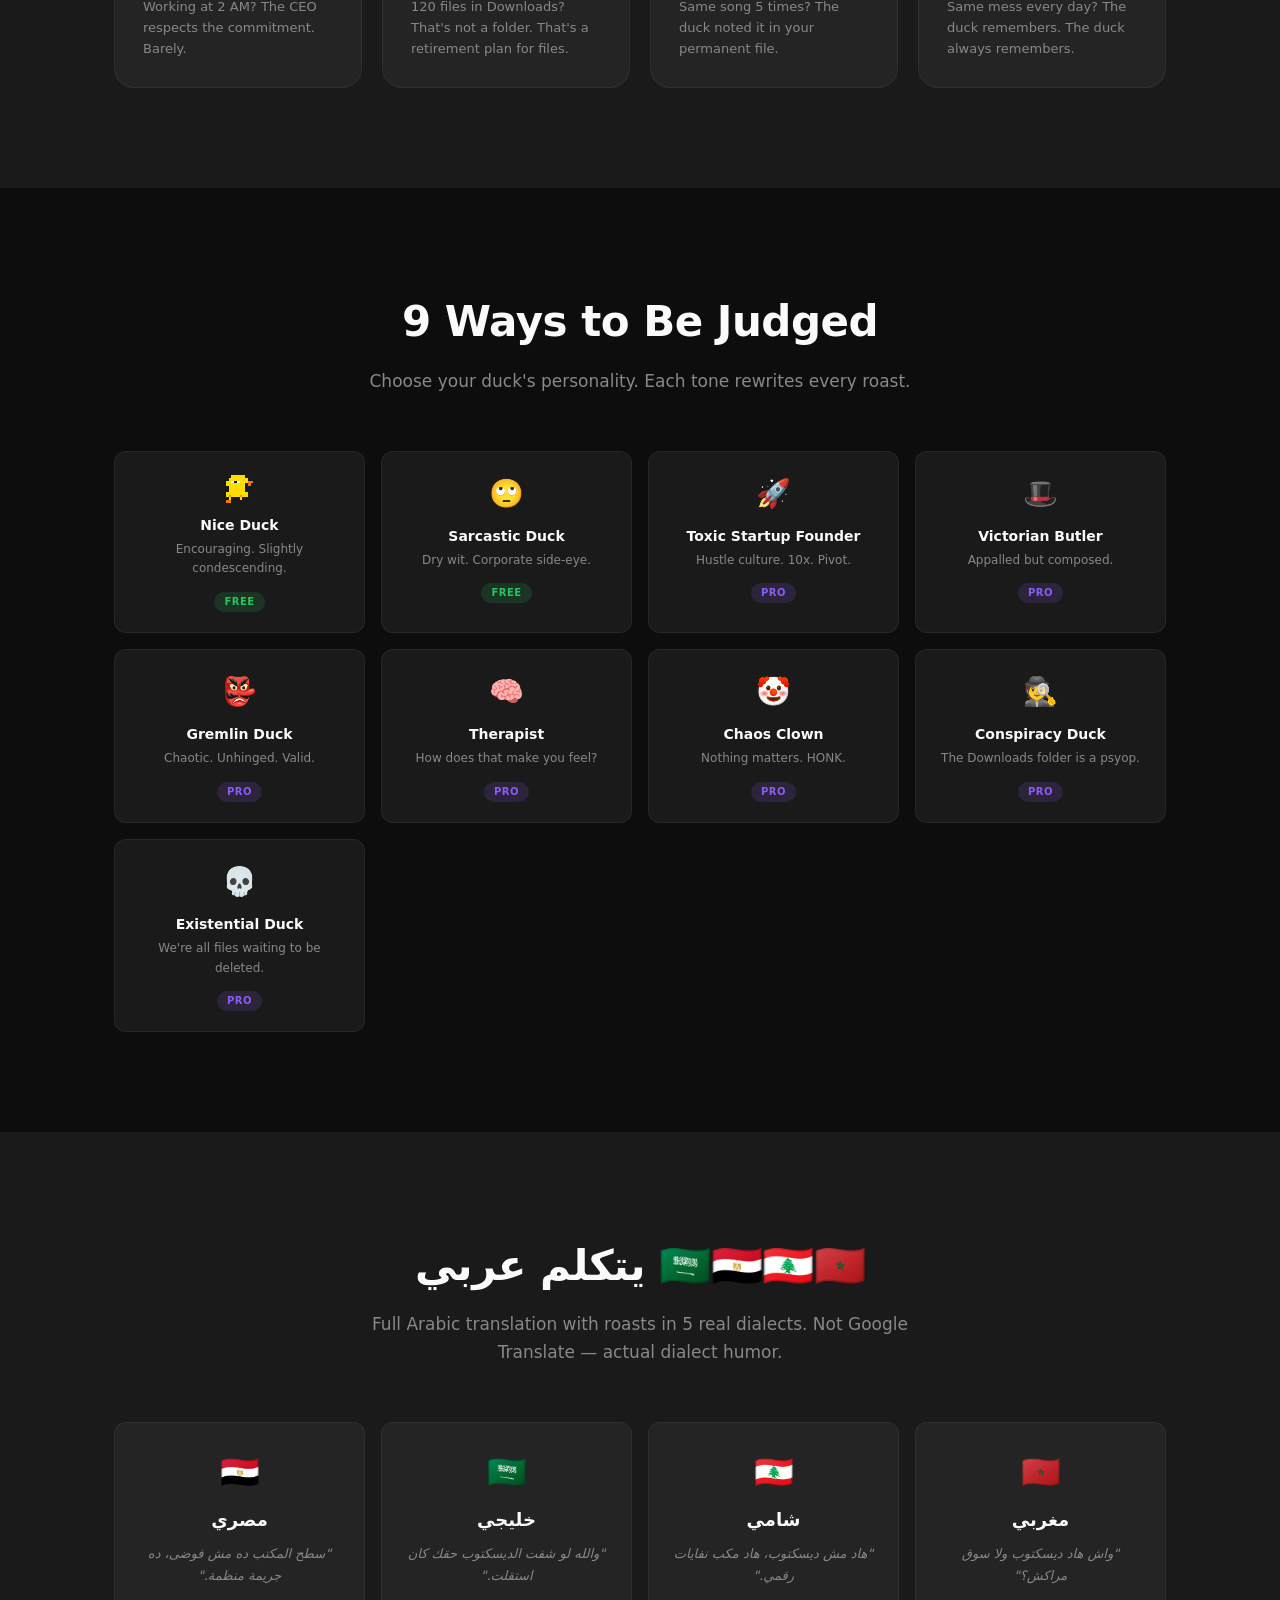
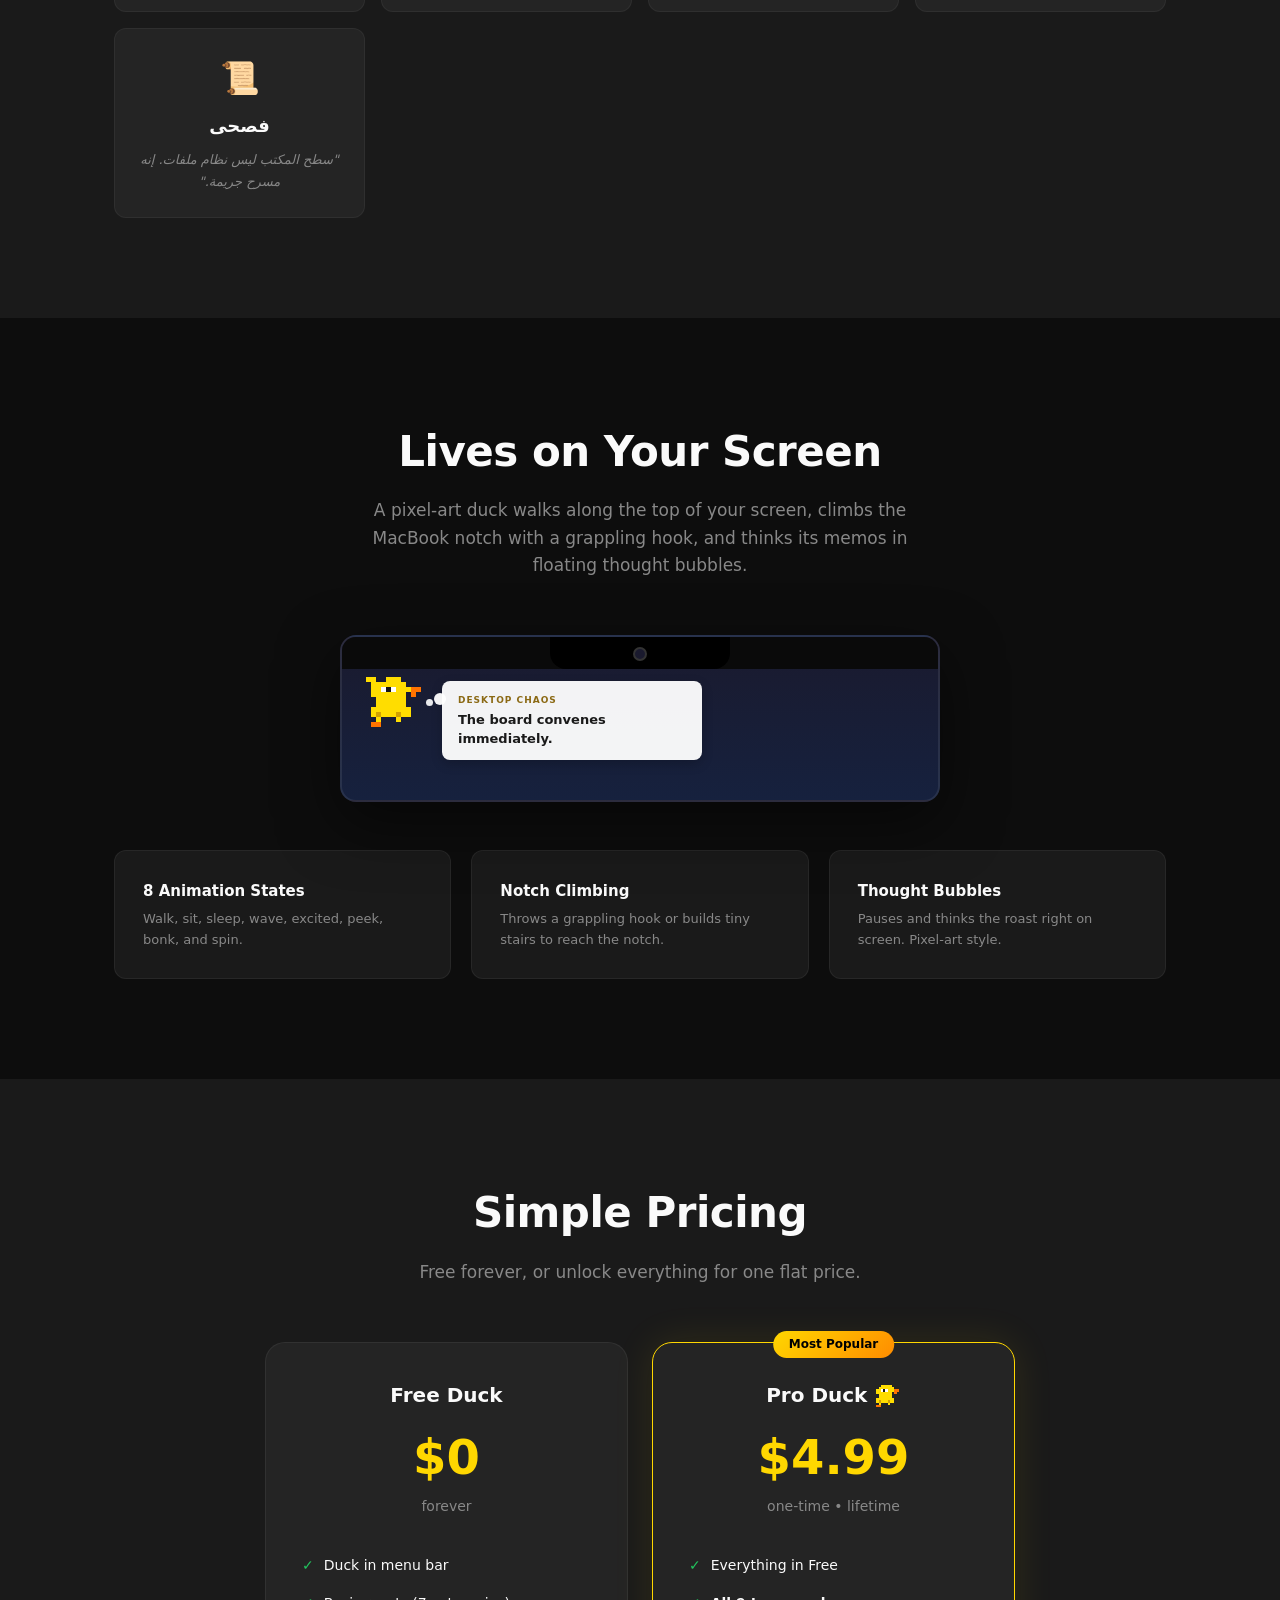
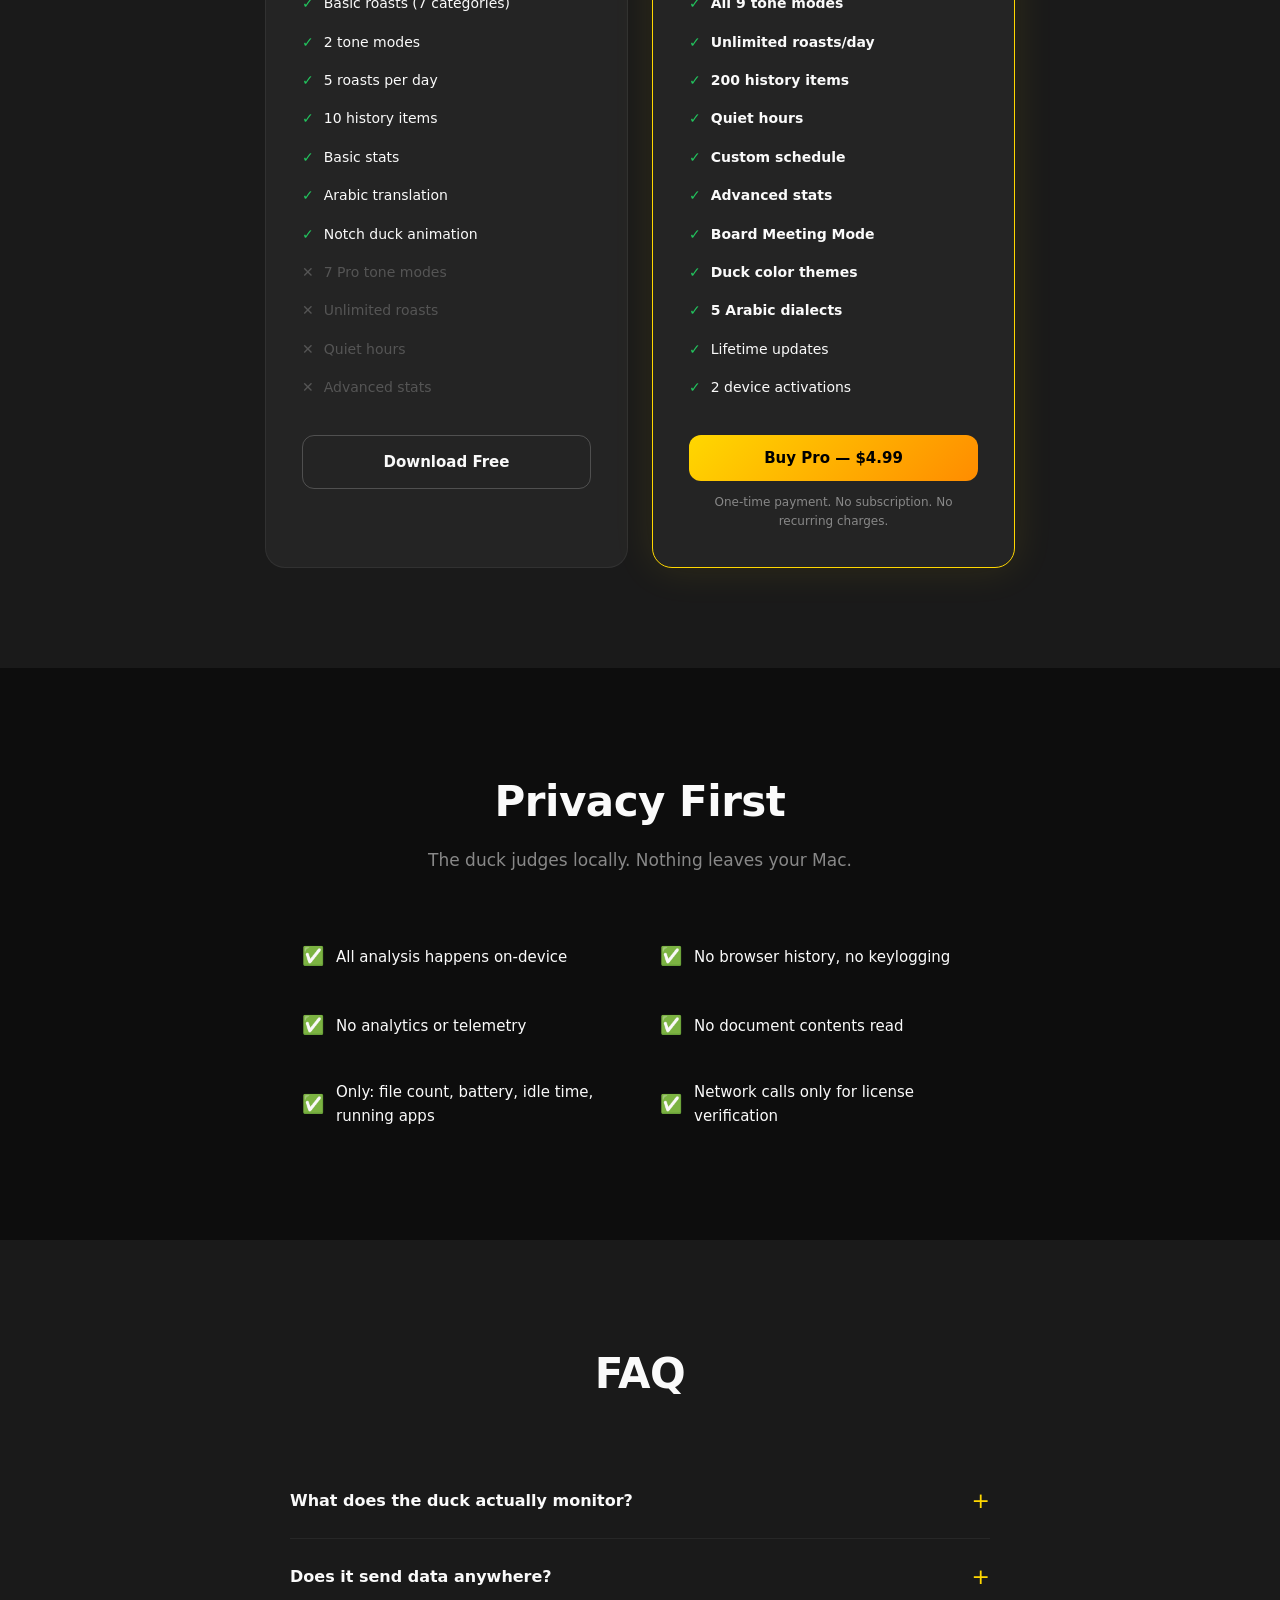
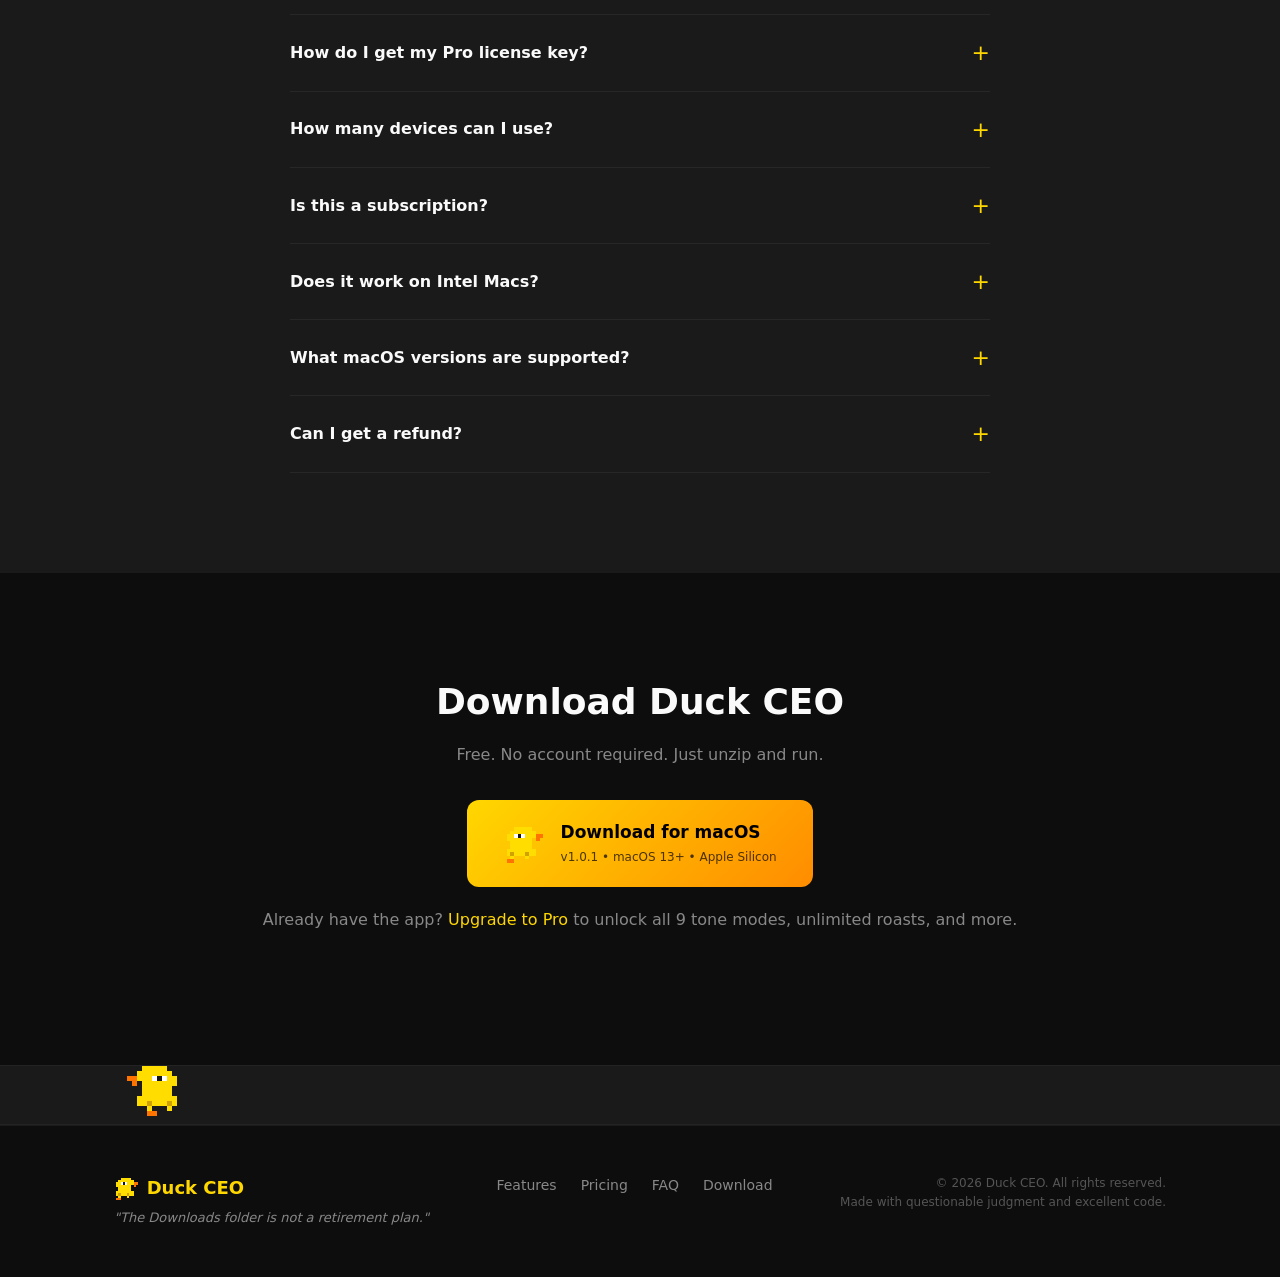
==== commit 1e59b3f4: "Replace all duck emoji with pixel-art canvas ducks - duck.js replaceEmojiDucks() auto-converts all 🦆" ====
--- a/index.html
+++ b/index.html
@@ -133,7 +133,7 @@
             </div>
             <div class="tone-grid">
                 <div class="tone-card">
-                    <span class="tone-emoji">🦆</span>
+                    <span class="tone-emoji" data-pixel-duck="28"></span>
                     <strong>Nice Duck</strong>
                     <p>Encouraging. Slightly condescending.</p>
                     <span class="tone-tag free">Free</span>
@@ -412,11 +412,11 @@
         <div class="container">
             <h2>Download Duck CEO</h2>
             <p>Free. No account required. Just unzip and run.</p>
-            <a href="https://asdeammiiwokuwlxqkmc.supabase.co/storage/v1/object/public/app-updates/MenubarDuckCEO-1.0.zip" class="btn btn-xl btn-primary download-btn">
+            <a href="https://asdeammiiwokuwlxqkmc.supabase.co/storage/v1/object/public/app-updates/MenubarDuckCEO-1.0.1.zip" class="btn btn-xl btn-primary download-btn">
                 <span class="download-icon">🦆</span>
                 <span>
                     <strong>Download for macOS</strong>
-                    <small>v1.0 &bull; macOS 13+ &bull; Apple Silicon</small>
+                    <small>v1.0.1 &bull; macOS 13+ &bull; Apple Silicon</small>
                 </span>
             </a>
             <p class="download-note">Already have the app? <a href="#pricing" class="link">Upgrade to Pro</a> to unlock all 9 tone modes, unlimited roasts, and more.</p>
--- a/style.css
+++ b/style.css
@@ -550,7 +550,30 @@
 
 .tone-card:hover { transform: translateY(-3px); }
 
-.tone-emoji { font-size: 28px; display: block; margin-bottom: 8px; }
+.tone-emoji {
+    font-size: 28px;
+    display: flex;
+    justify-content: center;
+    align-items: center;
+    min-height: 34px;
+    margin-bottom: 8px;
+}
+
+.tone-emoji canvas {
+    image-rendering: pixelated;
+    image-rendering: crisp-edges;
+}
+
+/* Inline pixel ducks */
+[data-pixel-duck] canvas,
+.download-icon canvas,
+.footer-brand canvas,
+.price-header canvas {
+    image-rendering: pixelated;
+    image-rendering: crisp-edges;
+    display: inline-block;
+    vertical-align: middle;
+}
 
 .tone-card strong { display: block; font-size: 14px; margin-bottom: 4px; }
 
